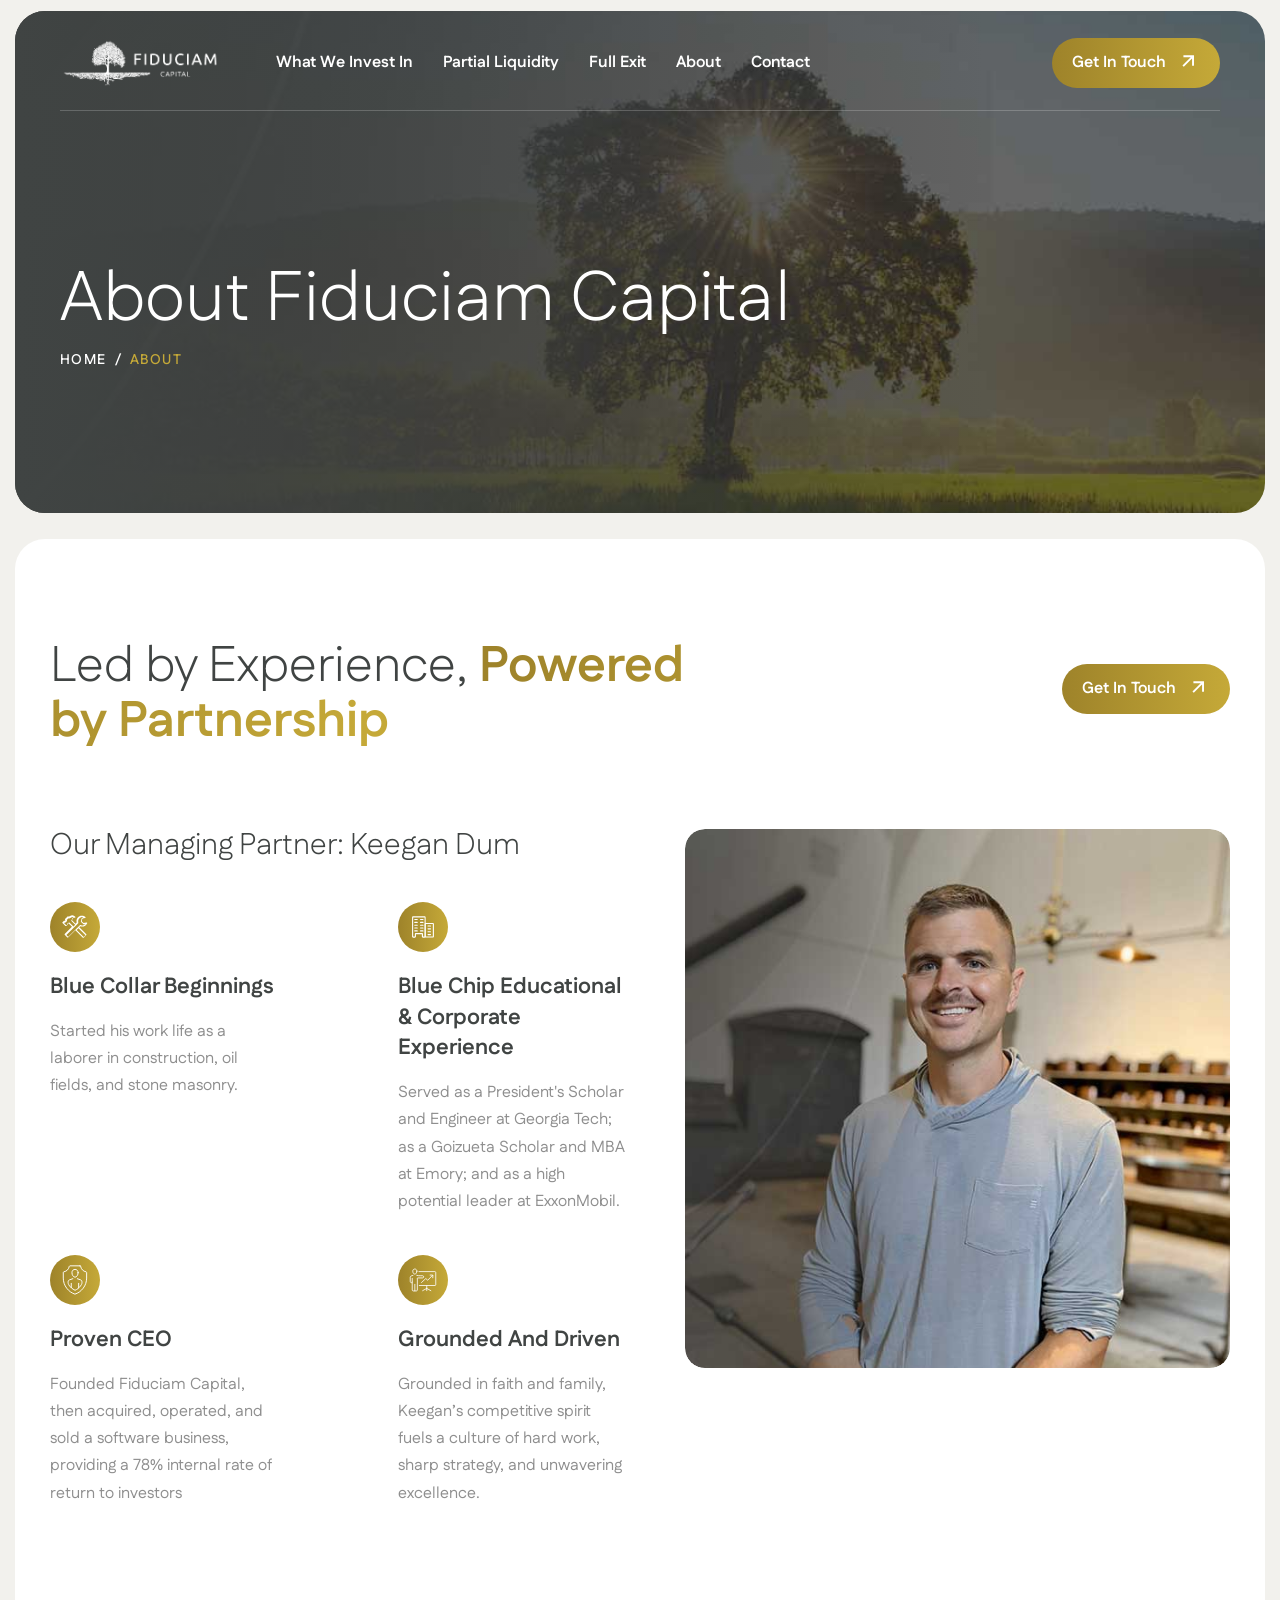
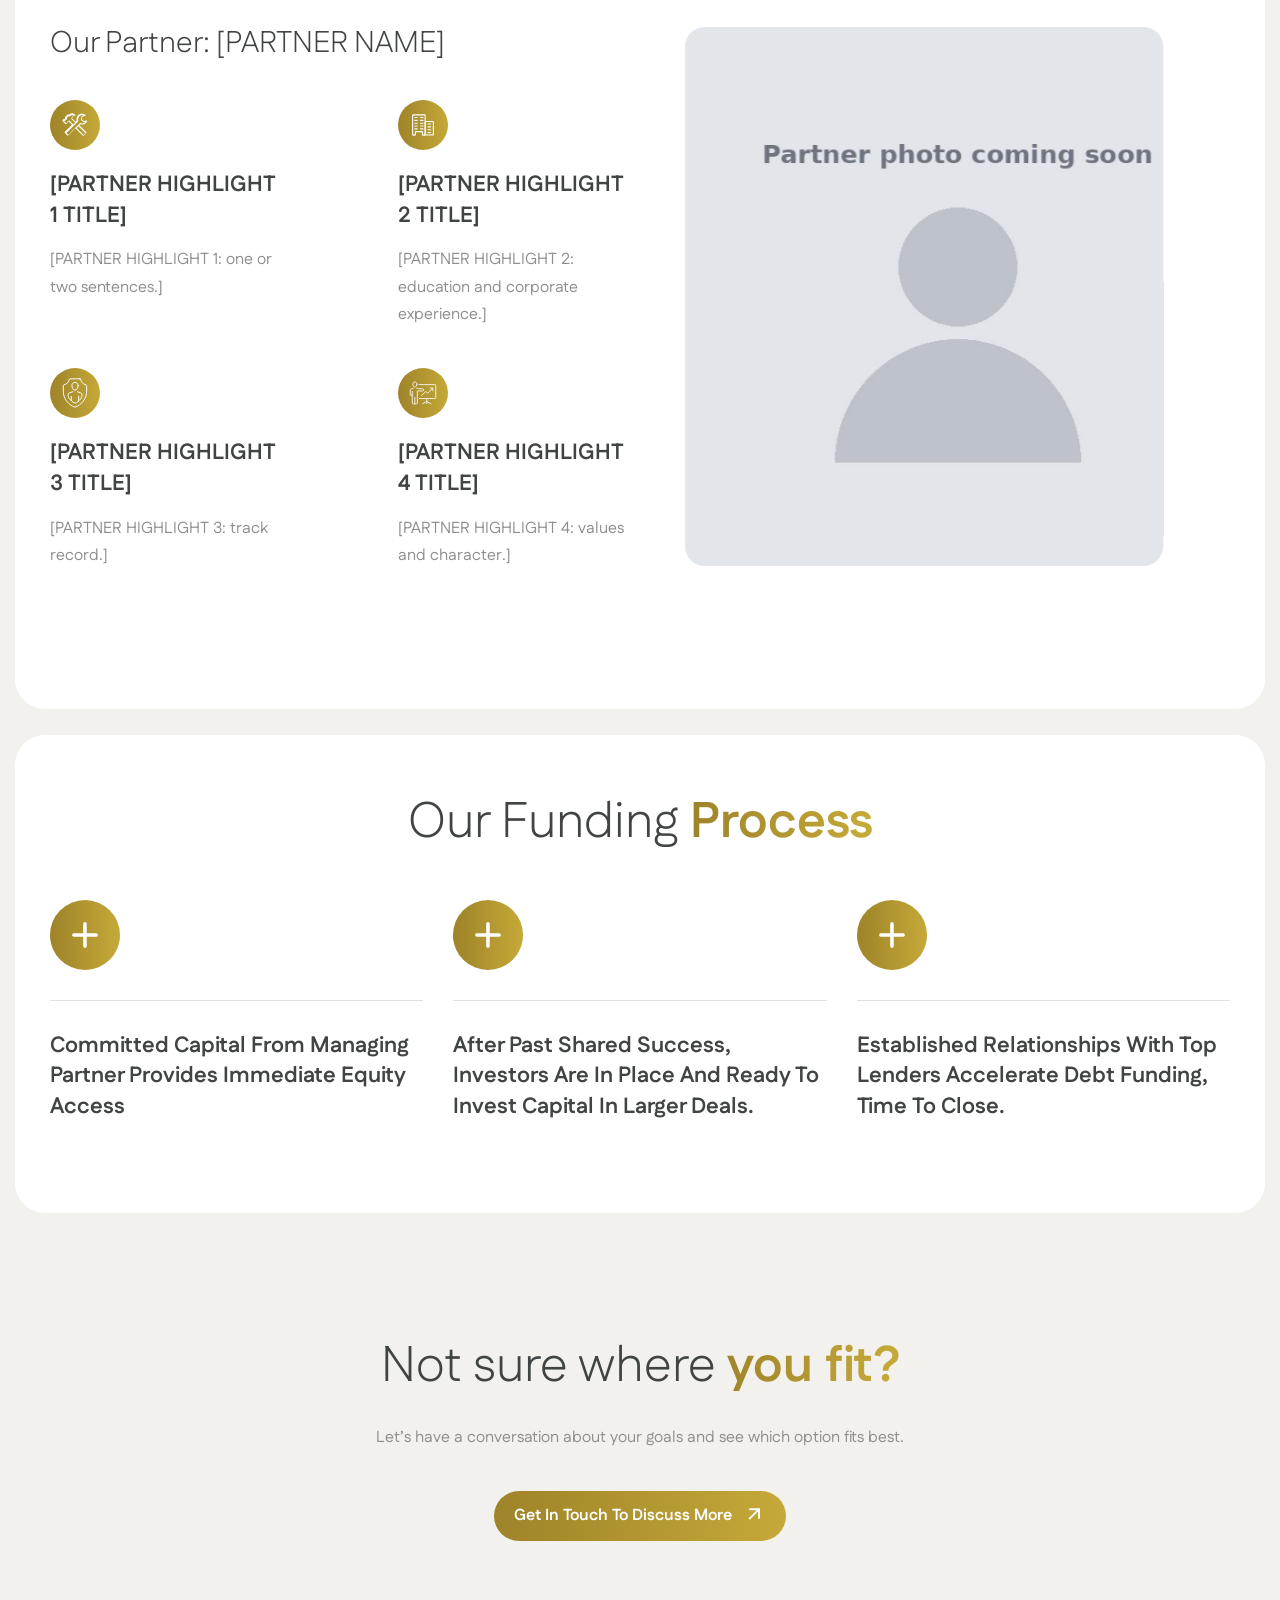
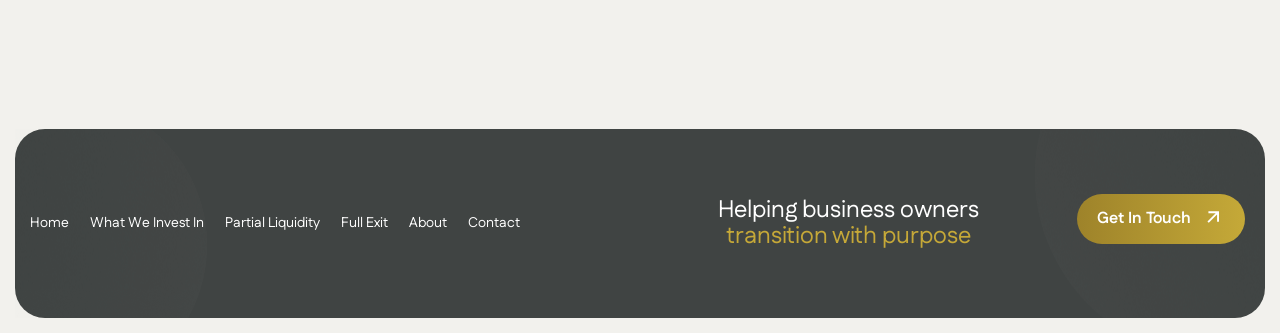
==== about/index.html @ f4bbca6c "Fiduciam Capital site: mirror of fiduciamcapital.com + partner placeholder on About Static copy of t" ====
<!DOCTYPE html>
<html lang="zxx">
<head>
	<!-- Meta -->
	<meta charset="utf-8">
	<meta http-equiv="X-UA-Compatible" content="IE=edge">
	<meta name="viewport" content="width=device-width, initial-scale=1.0, maximum-scale=1">
	<meta name="description" content="">
	<meta name="keywords" content="">
	<meta name="author" content="Awaiken">
	<!-- Page Title -->
    <title>Fiduciam Capital | About </title>
	<!-- Favicon Icon -->
	<link rel="shortcut icon" type="image/x-icon" href="../images/favicon.png">
	<!-- Google Fonts Css-->
	<link rel="preconnect" href="https://fonts.googleapis.com">
    <link rel="preconnect" href="https://fonts.gstatic.com" crossorigin>
    <link href="https://fonts.googleapis.com/css2?family=Fustat:wght@200..800&display=swap" rel="stylesheet">
	<!-- Bootstrap Css -->
	<link href="../css/bootstrap.min.css" rel="stylesheet" media="screen">
	<!-- SlickNav Css -->
	<link href="../css/slicknav.min.css" rel="stylesheet">
	<!-- Swiper Css -->
	<link rel="stylesheet" href="../css/swiper-bundle.min.css">
	<!-- Font Awesome Icon Css-->
	<link href="../css/all.css" rel="stylesheet" media="screen">
	<!-- Animated Css -->
	<link href="../css/animate.css" rel="stylesheet">
    <!-- Magnific Popup Core Css File -->
	<link rel="stylesheet" href="../css/magnific-popup.css">
	<!-- Mouse Cursor Css File -->
	<link rel="stylesheet" href="../css/mousecursor.css">
	<!-- Main Custom Css -->
	<link href="../css/custom.css" rel="stylesheet" media="screen">
</head>
<body>

    <!-- Preloader Start -->
	<div class="preloader">
		<div class="loading-container">
			<div class="loading"></div>			<div id="loading-icon"><img src="../images/loader.png" alt=""></div>
</div>
	</div>
	<!-- Preloader End -->

   <!-- Header Start -->
	<header class="main-header">
		<div class="header-sticky">
			<nav class="navbar navbar-expand-lg">
				<div class="container-fluid">
					<!-- Logo Start -->
                    <div style="">
					<a class="navbar-brand" href="../">
						<img src="../images/logo-fd.png" alt="Logo" style="max-width:100%; height:50px;">
					</a>
                    </div>
					<!-- Logo End -->

					<!-- Main Menu Start -->
					<div class="collapse navbar-collapse main-menu">
                        <div class="nav-menu-wrapper">
                            <ul class="navbar-nav mr-auto" id="menu">
                                <!--<li class="nav-item submenu"><a class="nav-link" href="what-we-invest-in.html">What We Invest In</a>
                                 <ul>
                                        <li class="nav-item"><a class="nav-link" href="index.html">Home - Image</a></li>
                                        <li class="nav-item"><a class="nav-link" href="index-video.html">Home - Video</a></li>
                                        <li class="nav-item"><a class="nav-link" href="index-slider.html">Home - Slider</a></li>
                                    </ul>
                                </li>-->  
                                <li class="nav-item"><a class="nav-link" href="../what-we-invest-in/">What We Invest In</a></li>
                                <li class="nav-item"><a class="nav-link" href="../partial-liquidity/">Partial Liquidity</a></li>
                                <li class="nav-item"><a class="nav-link" href="../full-exit/">Full Exit</a></li>
                                <li class="nav-item"><a class="nav-link" href="../about/">About</a></li>
                                <li class="nav-item"><a class="nav-link" href="../contact/">Contact</a></li>         
                                
                            </ul>
                        </div>
                        <!-- Header Btn Start -->
                        <div class="header-btn d-inline-flex">
                            <!--<a href="tel:+789859664" class="btn-phone"><i class="fa-solid fa-phone-volume"></i>+01 789 859 664</a>-->
                            <a href="../contact/" class="btn-default">get in touch</a>
                        </div>
                        <!-- Header Btn End -->
					</div>
					<!-- Main Menu End -->
					<div class="navbar-toggle"></div>
				</div>
			</nav>
			<div class="responsive-menu"></div>
		</div>
	</header>
	<!-- Header End -->

    <!-- Page Header Start -->
	<div class="page-header bg-section parallaxie" style="background: url('../images/page-header-bg-about.jpg') no-repeat;">
        <!-- Page Header Box Start -->
        <div class="page-header-box">
            <div class="container-fluid">
                <div class="row">
                    <div class="col-lg-12">
                        <!-- Page Header Content Start -->
                        <div class="page-header-content">
                            <h1 class="wow fadeInUp">About Fiduciam Capital <span></span></h1>
                            <nav class="wow fadeInUp" data-wow-delay="0.25s">
                                <ol class="breadcrumb">
                                    <li class="breadcrumb-item"><a href="./">home</a></li>
                                    <li class="breadcrumb-item active" aria-current="page">about</li>
                                </ol>
                            </nav>
                        </div>
                        <!-- Page Header Content End -->
                    </div>
                </div>
            </div>
        </div>	
        <!-- Page Header Box End -->	
	</div>
	<!-- Page Header End -->

    <!-- About Us Section Start -->
<br>
    
    <!-- Our Approach Start -->
    <div class="our-approach bg-section" style="padding:100px 20px;">
        <div class="container">
            <div class="row section-row align-items-center">
                <div class="col-lg-7">
                    <!-- Section Title Start -->
                    <div class="section-title">
                        <h2 class="wow fadeInUp" data-wow-delay="0.25s">Led by Experience, <span>Powered by Partnership</span></h2>

                    </div>
                    <!-- Section Title End -->
                </div>

                <div class="col-lg-5">
                    
                    <!-- Section Btn Start -->
                    <div class="section-btn wow fadeInUp" data-wow-delay="0.5s">
                        <a href="../contact/" class="btn-default">Get In Touch</a>
                    </div>
                    <!-- Section Btn End -->
                </div>
            </div>

            <div class="row"><!--align-items-center!-->
                <div class="col-lg-6">
                    <div class="section-title">
                    <h2 class="wow fadeInUp" style="margin-bottom:30px; font-size:30px;">Our Managing Partner:  Keegan Dum</h2>
                    </div>
                    <!-- Our Approach Content Start -->
                    <div class="our-approach-content">
                        
                        <!-- Mission Vision Item Start -->
                        <div class="mission-vision-list">
                            <div class="row">
                                <div class="col-md-6 col-12">
                                    <!-- Mission Vision Item Start -->
                                    <div class="mission-vision-item wow fadeInUp" data-wow-delay="0.2s">
                                        <div class="icon-box">
                                                <img src="../images/icon-61.svg" alt="" style="max-width:40px;">
                                        </div>

                                        <div class="mission-vision-content">
                                            <h3>Blue Collar Beginnings</h3>
                                            <p>Started his work life as a laborer in construction, oil fields, and stone masonry.

                                        </p>
                                        </div>
                                    </div>
                                    <!-- Mission Vision Item End -->
                                </div>

                                <div class="col-md-6 col-12">
                                    <!-- Mission Vision Item Start -->
                                    <div class="mission-vision-item wow fadeInUp" data-wow-delay="0.4s">
                                        <div class="icon-box">
                                                <img src="../images/icon-62.svg" alt="" style="max-width:40px;">
                                        </div>

                                        <div class="mission-vision-content">
                                            <h3>Blue Chip Educational &amp; Corporate Experience</h3>
                                            <p>Served as a President's Scholar and Engineer at Georgia Tech; as a Goizueta Scholar and MBA at Emory; and as a high potential leader at ExxonMobil.</p>
                                        </div>
                                    </div>
                                    <!-- Mission Vision Item End -->
                                </div>
                                
                                <div class="col-md-6 col-12">
                                    <!-- Mission Vision Item Start -->
                                    <div class="mission-vision-item wow fadeInUp" data-wow-delay="0.4s">
                                        <div class="icon-box">
                                                <img src="../images/icon-63.svg" alt="" style="max-width:40px;">
                                        </div>

                                        <div class="mission-vision-content">
                                            <h3>Proven CEO</h3>
                                            <p>Founded Fiduciam Capital, then acquired, operated, and sold a software business, providing a 78% internal rate of return to investors</p>
                                        </div>
                                    </div>
                                    <!-- Mission Vision Item End -->
                                </div>
                                
                                <div class="col-md-6 col-12">
                                    <!-- Mission Vision Item Start -->
                                    <div class="mission-vision-item wow fadeInUp" data-wow-delay="0.4s">
                                        <div class="icon-box">
                                                <img src="../images/icon-64.svg" alt="" style="max-width:40px;">
                                        </div>

                                        <div class="mission-vision-content">
                                            <h3>Grounded and Driven</h3>
                                            <p>Grounded in faith and family, Keegan’s competitive spirit fuels a culture of hard work, sharp strategy, and unwavering excellence.</p>
                                        </div>
                                    </div>
                                    <!-- Mission Vision Item End -->
                                </div>

                            
                            </div>
                        </div>
                        <!-- Mission Vision Item End -->

                        <!-- Our Approch Content Footer End -->
                    </div>
                    <!-- Our Approach Content End -->
                </div>

                <div class="col-lg-6">
                    <!-- Our Approach Image Start -->
                    <div class="our-approach-image">
                        <figure class="image-anime reveal">
                            <img src="../images/fd-about-img.jpg" alt="">
                        </figure>
                    </div>
                    <!-- Our Approach Image End -->
                </div>
            </div>

            <!-- Partner Start (PLACEHOLDER: replace every [PARTNER ...] value) -->
            <div class="row" style="margin-top:80px;"><!--align-items-center!-->
                <div class="col-lg-6">
                    <div class="section-title">
                    <h2 class="wow fadeInUp" style="margin-bottom:30px; font-size:30px;">Our Partner:  [PARTNER NAME]</h2>
                    </div>
                    <!-- Our Approach Content Start -->
                    <div class="our-approach-content">
                        
                        <!-- Mission Vision Item Start -->
                        <div class="mission-vision-list">
                            <div class="row">
                                <div class="col-md-6 col-12">
                                    <!-- Mission Vision Item Start -->
                                    <div class="mission-vision-item wow fadeInUp" data-wow-delay="0.2s">
                                        <div class="icon-box">
                                                <img src="../images/icon-61.svg" alt="" style="max-width:40px;">
                                        </div>

                                        <div class="mission-vision-content">
                                            <h3>[PARTNER HIGHLIGHT 1 TITLE]</h3>
                                            <p>[PARTNER HIGHLIGHT 1: one or two sentences.]

                                        </p>
                                        </div>
                                    </div>
                                    <!-- Mission Vision Item End -->
                                </div>

                                <div class="col-md-6 col-12">
                                    <!-- Mission Vision Item Start -->
                                    <div class="mission-vision-item wow fadeInUp" data-wow-delay="0.4s">
                                        <div class="icon-box">
                                                <img src="../images/icon-62.svg" alt="" style="max-width:40px;">
                                        </div>

                                        <div class="mission-vision-content">
                                            <h3>[PARTNER HIGHLIGHT 2 TITLE]</h3>
                                            <p>[PARTNER HIGHLIGHT 2: education and corporate experience.]</p>
                                        </div>
                                    </div>
                                    <!-- Mission Vision Item End -->
                                </div>
                                
                                <div class="col-md-6 col-12">
                                    <!-- Mission Vision Item Start -->
                                    <div class="mission-vision-item wow fadeInUp" data-wow-delay="0.4s">
                                        <div class="icon-box">
                                                <img src="../images/icon-63.svg" alt="" style="max-width:40px;">
                                        </div>

                                        <div class="mission-vision-content">
                                            <h3>[PARTNER HIGHLIGHT 3 TITLE]</h3>
                                            <p>[PARTNER HIGHLIGHT 3: track record.]</p>
                                        </div>
                                    </div>
                                    <!-- Mission Vision Item End -->
                                </div>
                                
                                <div class="col-md-6 col-12">
                                    <!-- Mission Vision Item Start -->
                                    <div class="mission-vision-item wow fadeInUp" data-wow-delay="0.4s">
                                        <div class="icon-box">
                                                <img src="../images/icon-64.svg" alt="" style="max-width:40px;">
                                        </div>

                                        <div class="mission-vision-content">
                                            <h3>[PARTNER HIGHLIGHT 4 TITLE]</h3>
                                            <p>[PARTNER HIGHLIGHT 4: values and character.]</p>
                                        </div>
                                    </div>
                                    <!-- Mission Vision Item End -->
                                </div>

                            
                            </div>
                        </div>
                        <!-- Mission Vision Item End -->

                        <!-- Our Approch Content Footer End -->
                    </div>
                    <!-- Our Approach Content End -->
                </div>

                <div class="col-lg-6">
                    <!-- Our Approach Image Start -->
                    <div class="our-approach-image">
                        <figure class="image-anime reveal">
                            <img src="../images/partner-placeholder.jpg" alt="[PARTNER NAME]">
                        </figure>
                    </div>
                    <!-- Our Approach Image End -->
                </div>
            </div>
            <!-- Partner End -->
        </div>
    </div>
    <!-- Our Approach End -->
    
    <br>
    <!--here!-->
<div class="our-approach bg-section" style="padding:60px 20px 40px;">
        <div class="container">
            <div class="row section-row align-items-center" style="margin-bottom:20px;">
                <div class="col-lg-12">
                    <!-- Section Title Start -->
                    <div class="section-title">
                        <h2 class="wow fadeInUp" data-wow-delay="0.25s" style="text-align: center;">Our Funding <span>Process</span></h2>

                    </div>
                    <!-- Section Title End -->
                </div>
            </div>

            <div class="row"><!--align-items-center!-->
                <div class="col-lg-12">
                    <!-- Our Approach Content Start -->
                    <div class="our-approach-content">
                        
                        <!-- Mission Vision Item Start -->
                        <div class="business-process-steps">
                                <div class="row">
                                    <div class="col-lg-4 col-md-6">
                                        <!-- How Work Item Start -->
                                        <div class="how-work-item wow fadeInUp">
                                            <div class="icon-box">
                                                <img src="../images/icon-60.svg" alt="">
                                            </div>

                                            <div class="how-work-content">
                                                <h3>Committed capital from Managing Partner provides immediate equity access</h3>
                                            </div>
                                        </div>
                                        <!-- How Work Item End -->
                                    </div>

                                    <div class="col-lg-4 col-md-6">
                                        <!-- How Work Item Start -->
                                        <div class="how-work-item wow fadeInUp" data-wow-delay="0.2s">
                                            <div class="icon-box">
                                                <img src="../images/icon-60.svg" alt="">
                                            </div>
                                            
                                            <div class="how-work-content">
                                                <h3>After past shared success, Investors are in place and ready to invest capital in larger deals.</h3>
                                            </div>
                                        </div>
                                        <!-- How Work Item End -->
                                    </div>

                                    <div class="col-lg-4 col-md-6">
                                        <!-- How Work Item Start -->
                                        <div class="how-work-item wow fadeInUp" data-wow-delay="0.4s">
                                            <div class="icon-box">
                                                <img src="../images/icon-60.svg" alt="">
                                            </div>
                                            
                                            <div class="how-work-content">
                                                <h3>Established relationships with top lenders accelerate debt funding, time to close.</h3>
                                            </div>
                                        </div>
                                        <!-- How Work Item End -->
                                    </div>
                                    
                                </div>
                            </div>
                        <!-- Mission Vision Item End -->

                        <!-- Our Approch Content Footer End -->
                    </div>
                    <!-- Our Approach Content End -->
                </div>

            </div>
        </div>
    </div>
    
<br>
    
<!-- Our Potential Start -->
    <div class="our-potential">
        <div class="container">
            <div class="row" style="margin:auto; text-align: center;">
                <div class="col-lg-7"  style="margin:auto;">
                    <!-- Our Potential Content Start -->
                    <div class="our-potential-content">
                        <!-- Section Title Start -->
                        <div class="section-title">
                            <h2 class="wow fadeInUp" data-wow-delay="0.25s">Not sure where<span> you fit?</span></h2>
                            <p class="wow fadeInUp" data-wow-delay="0.5s">Let’s have a conversation about your goals and see which option fits best.

</p>
                        </div>
                       <div class="company-growth-btn wow fadeInUp" data-wow-delay="0.75s">
                            <a href="../contact/" class="btn-default">Get In Touch To Discuss more</a>
                        </div>
                        <!-- Section Title End -->

                        <!-- Our Potential Body End -->
                    </div>
                    <!-- Our Potential Content End -->
                </div>
            </div>
        </div>
    </div>
    <!-- Our Potential End -->


   <!-- Footer Start -->
    <footer class="main-footer bg-section" style="padding:0px !important;">
        <div class="container">
        
            <!-- Footer Copyright Section Start -->
            <div class="footer-copyright" style="border-top:0px solid transparent !important;">
                <div class="row align-items-center">
                    <div class="col-lg-6 col-md-6">
                        <!-- Footer Menu Start -->
                        <div class="footer-menu">
                            <ul style="font-size:14px;">                            
                                <li style="margin-right:18px;"><a href="../">Home</a></li>
                                <li style="margin-right:18px;"><a href="../what-we-invest-in/">What we Invest In</a></li>
                                <li style="margin-right:18px;"><a href="../partial-liquidity/">Partial Liquidity</a></li>
                                <li style="margin-right:18px;"><a href="../full-exit/">Full Exit</a></li>
                                <li style="margin-right:18px;"><a href="../about/">About</a></li>
                                <li style="margin-right:18px;"><a href="../contact/">Contact</a></li>

                            </ul>
                        </div>
                        <!-- Footer Menu End -->
                    </div>
                    
                <div class="col-lg-4 col-md-3" style="margin:auto; text-align: center;">
                    <!-- Footer Contact Information Start -->
                                <div style="color:white; font-size:24px;">Helping business owners <br><span style="color:#c5a838;">transition with purpose</span></div>
                    <!-- Footer Social Link End -->
                </div>
                    
                <div class="col-lg-2 col-md-3"  style="margin:25px auto; text-align: center;">
                    <!-- Footer Contact Information Start -->
                            <a href="../contact/" class="btn-default">get in touch</a>
                    <!-- Footer Social Link End -->
                </div>

                </div>
            </div>
            <!-- Footer Copyright Section End -->
        </div>
    </footer>
    <!-- Footer End -->
    
    <!-- Jquery Library File -->
    <script src="../js/jquery-3.7.1.min.js"></script>
    <!-- Bootstrap js file -->
    <script src="../js/bootstrap.min.js"></script>
    <!-- Validator js file -->
    <script src="../js/validator.min.js"></script>
    <!-- SlickNav js file -->
    <script src="../js/jquery.slicknav.js"></script>
    <!-- Swiper js file -->
    <script src="../js/swiper-bundle.min.js"></script>
    <!-- Counter js file -->
    <script src="../js/jquery.waypoints.min.js"></script>
    <script src="../js/jquery.counterup.min.js"></script>
    <!-- Magnific js file -->
    <script src="../js/jquery.magnific-popup.min.js"></script>
    <!-- SmoothScroll -->
    <script src="../js/SmoothScroll.js"></script>
    <!-- Parallax js -->
    <script src="../js/parallaxie.js"></script>
    <!-- MagicCursor js file -->
    <script src="../js/gsap.min.js"></script>
    <script src="../js/magiccursor.js"></script>
    <!-- Text Effect js file -->
    <script src="../js/SplitText.js"></script>
    <script src="../js/ScrollTrigger.min.js"></script>
    <!-- YTPlayer js File -->
    <script src="../js/jquery.mb.YTPlayer.min.js"></script>
    <!-- Wow js file -->
    <script src="../js/wow.js"></script>
    <!-- Main Custom js file -->
    <script src="../js/function.js"></script>
</body>
</html>
---- css/mousecursor.css ----
/*! normalize.css v7.0.0 | MIT License | github.com/necolas/normalize.css */
.cb-cursor {
	position: fixed;
	top: 0;
	left: 0;
	z-index: 150;
	contain: layout style size;
	pointer-events: none;
	will-change: transform;
	-webkit-transition: opacity 0.3s, color 0.4s;
	-o-transition: opacity 0.3s, color 0.4s;
	-moz-transition: opacity 0.3s, color 0.4s;
	transition: opacity 0.3s, color 0.4s;
}

.cb-cursor:before {
	content: "";
	position: absolute;
	top: -24px;
	left: -24px;
	display: block;
	width: 48px;
	height: 48px;
	-webkit-transform: scale(0);
	-moz-transform: scale(0);
	-ms-transform: scale(0);
	-o-transform: scale(0);
	transform: scale(0);
	-webkit-border-radius: 50%;
	-moz-border-radius: 50%;
	border-radius: 50%;
	-webkit-transition: opacity 0.1s, -webkit-transform 0.3s ease-in-out;
	transition: opacity 0.1s, -webkit-transform 0.3s ease-in-out;
	-o-transition: opacity 0.1s, -o-transform 0.3s ease-in-out;
	-moz-transition: transform 0.3s ease-in-out, opacity 0.1s, -moz-transform 0.3s ease-in-out;
	transition: transform 0.3s ease-in-out, opacity 0.1s;
	transition: transform 0.3s ease-in-out, opacity 0.1s, -webkit-transform 0.3s ease-in-out, -moz-transform 0.3s ease-in-out, -o-transform 0.3s ease-in-out;
}

.cb-cursor-text {
	position: absolute;
	top: -18px;
	left: -18px;
	width: 36px;
	height: 36px;
	display: -webkit-box;
	display: -webkit-flex;
	display: -moz-box;
	display: -ms-flexbox;
	display: flex;
	-webkit-box-align: center;
	-webkit-align-items: center;
	-moz-box-align: center;
	-ms-flex-align: center;
	align-items: center;
	-webkit-box-pack: center;
	-webkit-justify-content: center;
	-moz-box-pack: center;
	-ms-flex-pack: center;
	justify-content: center;
	-webkit-transform: scale(0) rotate(10deg);
	-moz-transform: scale(0) rotate(10deg);
	-ms-transform: scale(0) rotate(10deg);
	-o-transform: scale(0) rotate(10deg);
	transform: scale(0) rotate(10deg);
	opacity: 0;
	color: white;
	font-size: 16px;
	line-height: 20px;
	text-align: center;
	letter-spacing: -0.01em;
	-webkit-transition: opacity 0.4s, -webkit-transform 0.3s;
	transition: opacity 0.4s, -webkit-transform 0.3s;
	-o-transition: opacity 0.4s, -o-transform 0.3s;
	-moz-transition: opacity 0.4s, transform 0.3s, -moz-transform 0.3s;
	transition: opacity 0.4s, transform 0.3s;
	transition: opacity 0.4s, transform 0.3s, -webkit-transform 0.3s, -moz-transform 0.3s, -o-transform 0.3s;
}

@supports (mix-blend-mode: exclusion) {
	.cb-cursor.-exclusion, .cb-cursor.-opaque {
		mix-blend-mode: exclusion;
	}
}

@supports (mix-blend-mode: exclusion) {
	.cb-cursor.-exclusion:before, .cb-cursor.-opaque:before {
		background: white;
	}
}

.cb-cursor.-normal, .cb-cursor.-text {
	mix-blend-mode: normal;
}

.cb-cursor.-normal:before, .cb-cursor.-text:before {
	background: currentColor;
}

.cb-cursor.-inverse {
	color: white;
}

.cb-cursor.-visible:before {
	-webkit-transform: scale(0.2);
	-moz-transform: scale(0.2);
	-ms-transform: scale(0.2);
	-o-transform: scale(0.2);
	transform: scale(0.2);
}

.cb-cursor.-visible.-active:before {
	-webkit-transform: scale(0.23);
	-moz-transform: scale(0.23);
	-ms-transform: scale(0.23);
	-o-transform: scale(0.23);
	transform: scale(0.23);
	-webkit-transition-duration: 0.2s;
	-moz-transition-duration: 0.2s;
	-o-transition-duration: 0.2s;
	transition-duration: 0.2s;
}

.cb-cursor.-pointer:before {
	-webkit-transform: scale(0);
	-moz-transform: scale(0);
	-ms-transform: scale(0);
	-o-transform: scale(0);
	transform: scale(0);
}

.cb-cursor.-text:before {
	background: #000;
	opacity: 0.80;
	backdrop-filter: blur(10);
	-webkit-transform: scale(1.7);
	-moz-transform: scale(1.7);
	-ms-transform: scale(1.7);
	-o-transform: scale(1.7);
	transform: scale(1.7);
}

.cb-cursor.-text .cb-cursor-text {
	opacity: 1;
	-webkit-transform: scale(1);
	-moz-transform: scale(1);
	-ms-transform: scale(1);
	-o-transform: scale(1);
	transform: scale(1);
}

.cb-cursor.-text.-active:before {
	-webkit-transform: scale(1.6);
	-moz-transform: scale(1.6);
	-ms-transform: scale(1.6);
	-o-transform: scale(1.6);
	transform: scale(1.6);
	-webkit-transition-duration: 0.2s;
	-moz-transition-duration: 0.2s;
	-o-transition-duration: 0.2s;
	transition-duration: 0.2s;
}

.cb-cursor.-opaque:before {
	-webkit-transform: scale(1.32);
	-moz-transform: scale(1.32);
	-ms-transform: scale(1.32);
	-o-transform: scale(1.32);
	transform: scale(1.32);
}

.cb-cursor.-opaque.-active:before {
	-webkit-transform: scale(1.2);
	-moz-transform: scale(1.2);
	-ms-transform: scale(1.2);
	-o-transform: scale(1.2);
	transform: scale(1.2);
}

.cb-cursor.-lg:before {
	-webkit-transform: scale(2);
	-moz-transform: scale(2);
	-ms-transform: scale(2);
	-o-transform: scale(2);
	transform: scale(2);
}

.cb-cursor.-hidden:before {
	-webkit-transform: scale(0);
	-moz-transform: scale(0);
	-ms-transform: scale(0);
	-o-transform: scale(0);
	transform: scale(0);
}

.-color-red {
	color: red;
}

.-color-green {
	color: #51c67d;
}

.cb-demo {
	background: #fff;
}

.cb-demo-content {
	display: -webkit-box;
	display: -webkit-flex;
	display: -moz-box;
	display: -ms-flexbox;
	display: flex;
	-webkit-box-align: center;
	-webkit-align-items: center;
	-moz-box-align: center;
	-ms-flex-align: center;
	align-items: center;
	-webkit-box-pack: center;
	-webkit-justify-content: center;
	-moz-box-pack: center;
	-ms-flex-pack: center;
	justify-content: center;
	height: 100vh;
}

.cb-demo-container {
	padding: 0 20px;
}

@media (min-width: 1600px) {
	.cb-demo-container {
		padding: 0 120px;
	}
}

.cb-demo-row {
	display: -webkit-box;
	display: -webkit-flex;
	display: -moz-box;
	display: -ms-flexbox;
	display: flex;
	-webkit-box-pack: center;
	-webkit-justify-content: center;
	-moz-box-pack: center;
	-ms-flex-pack: center;
	justify-content: center;
	text-align: center;
	margin: 30px 0;
}

@media (min-width: 1600px) {
	.cb-demo-row {
		margin: 60px 0;
	}
}

.cb-demo-item {
	position: relative;
	-webkit-box-flex: 1;
	-webkit-flex: 1;
	-moz-box-flex: 1;
	-ms-flex: 1;
	flex: 1;
	padding: 50px 30px;
	margin: 0 20px;
	color: #000;
}

@media (min-width: 1600px) {
	.cb-demo-item {
		padding: 90px 30px;
		margin: 0 30px;
	}
}

.cb-demo-item-title {
	position: relative;
	margin: 0 0 25px 0;
	font-size: 30px;
	font-weight: bold;
}

.cb-demo-item-text {
	position: relative;
	max-width: 70%;
	margin: 0 auto;
	color: rgba(0, 0, 0, 0.5);
	font-size: 16px;
	font-weight: 300;
	line-height: 150%;
}

.cb-demo-item:before {
	content: "";
	display: block;
	position: absolute;
	top: 0;
	left: 0;
	right: 0;
	bottom: 0;
	-webkit-border-radius: 30px;
	-moz-border-radius: 30px;
	border-radius: 30px;
	background: #f8f8f8;
	-webkit-transition: -webkit-box-shadow 0.2s;
	transition: -webkit-box-shadow 0.2s;
	-o-transition: box-shadow 0.2s;
	-moz-transition: box-shadow 0.2s, -moz-box-shadow 0.2s;
	transition: box-shadow 0.2s;
	transition: box-shadow 0.2s, -webkit-box-shadow 0.2s, -moz-box-shadow 0.2s;
}
---- css/custom.css ----
/* ----------------------------------------------------------------------------------------
* Author        : Awaiken
* Template Name : Infine - Life and Business Coach HTML Template
* File          : CSS File
* Version       : 1.0
* ---------------------------------------------------------------------------------------- */
/* INDEX
----------------------------------------------------------------------------------------
01. Global Variables
02. General css
03. Header css
04. Hero css
05. About Us css
06. Our Services css
07. Our Potential Css
08. Our Pricing Css
09. Our Expertise Css
10. Intro Video Css
11. How We Work Css
12. Company Growth Css
13. Our FAQs Css
14. Our Testimonial css
15. Our Blog Css
16. Footer css
17. About Us Page css
18. Services Page css
19. Service Single css
20. Blog Archive css
21. Blog Single css
22. Team Page css
23. Team Single css
24. Pricing Page css
25. Testimonial Page css
26. Image Gallery css
27. Video Gallery css
28. FAQs Page css
29. Contact Us Page css
30. Book Appointment Page css
31. 404 Page css
32. Responsive css
-------------------------------------------------------------------------------------- */

/************************************/
/*** 	 01. Global Variables	  ***/
/************************************/	

:root{
	--primary-color			: #404443;
	--secondary-color		: #F2F1ED;
	--text-color			: #8F8F8F;
	--accent-color			: #c5a938;
	--dark-color		    : #9e832a;
	--white-color			: #FFFFFF;
	--divider-color			: #DFE1DE;
	--dark-divider-color	: #FFFFFF33;
	--error-color			: rgb(230, 87, 87);
	--default-font			: "Fustat", sans-serif;
}

/************************************/
/*** 	   02. General css		  ***/
/************************************/

body{
	font-family: var(--default-font);
	font-size: 16px;
	font-weight: 400;
	line-height: 1.6em;
	background: var(--secondary-color);
	color: var(--text-color);
}

p{
	line-height: 1.7em;
	margin-bottom: 1.6em;
}

h1,
h2,
h3,
h4,
h5,
h6{
	margin :0;
	font-weight: 700;
	line-height: 1.4em;
	color: var(--primary-color);
}

figure{
	margin: 0;
}

img{
	max-width: 100%;
}

a{
	text-decoration: none;
    color:#bd9c3d;
}

a:hover{
	text-decoration: none;
	outline: 0;
}

a:focus{
	text-decoration: none;
	outline: 0;
}

html,
body{
	width: 100%;
	overflow-x: clip;
}

.container{
	max-width: 1300px;
}

.container,
.container-fluid,
.container-lg,
.container-md,
.container-sm,
.container-xl,
.container-xxl{
    padding-right: 15px;
    padding-left: 15px;
}

.image-anime{
	position: relative;
	overflow: hidden;
}

.image-anime:after{
	content: "";
	position: absolute;
    width: 200%;
    height: 0%;
    left: 50%;
    top: 50%;
    background-color: rgba(255,255,255,.3);
    transform: translate(-50%,-50%) rotate(-45deg);
    z-index: 1;
}

.image-anime:hover:after{
    height: 250%;
    transition: all 600ms linear;
    background-color: transparent;
}

.reveal{
	position: relative;
    display: -webkit-inline-box;
    display: -ms-inline-flexbox;
    display: inline-flex;
    visibility: hidden;
    overflow: hidden;
}

.reveal img{
    height: 100%;
    width: 100%;
    -o-object-fit: cover;
    object-fit: cover;
    -webkit-transform-origin: left;
    transform-origin: left;
}

.row{
    margin-right: -15px;
    margin-left: -15px;
}

.row > *{
	padding-right: 15px;
	padding-left: 15px;
}

.row.no-gutters{
    margin-right: 0px;
    margin-left: 0px;
}

.row.no-gutters > *{
    padding-right: 0px;
    padding-left: 0px;
}

.btn-default{
	position: relative;
	display: inline-block;
    background-image: linear-gradient(to right, var(--dark-color) 0%, var(--accent-color) 50%, var(--dark-color) 100%);
    background-size: 200% auto;
    border-radius: 100px;
    color: var(--white-color);
    font-size: 16px;
    font-weight: 700;
	line-height: 1em;
    text-transform: capitalize;
    border: none;
    padding: 17px 54px 17px 20px;
    transition: all 0.4s ease-in-out;
	overflow: hidden;
	z-index: 0;
}

.btn-default:hover{
	background-position: right center;
}

.btn-default::before{
	content: '';
	position: absolute;
	top: -1px;
	bottom: 0;
	right: 0;
	width: 24px;
	height: 24px;
	background: url('../images/arrow-white.svg');
	background-repeat: no-repeat;
	background-position: center center;
	background-size: cover;
	transform: translate(-20px, 50%);
	transition: all 0.4s ease-in-out;
}

.btn-default:hover::before{
	transform: translate(-20px, 50%) rotate(45deg);
}

.btn-default.btn-highlighted{
	background: var(--white-color);
    color: var(--primary-color);
	transition: all 0.5s ease-in-out;
}

.btn-default.btn-highlighted:hover{
	background: transparent;
	color: var(--white-color);
}

.btn-default.btn-highlighted::before{
	background: url('../images/dark-arrow.svg');
}

.btn-default.btn-highlighted::after{
	content: '';
    display: block;
    position: absolute;
    top: 0;
    left: auto;
    right: 0;
    bottom: 0;
    width: 0;
    height: 106%;
    background: linear-gradient(263deg, var(--dark-color) 0.16%, var(--accent-color) 99.84%);
    border-radius: 100px;
    transition: 0.4s ease-in-out;
    z-index: -1;
}

.btn-default.btn-highlighted:hover:after{
    width: 100%;
    left: 0;
    right: auto;
}

.cb-cursor:before{
	background:linear-gradient(263deg, var(--accent-color) 0.16%, var(--dark-color) 99.84%);
}

.preloader{
	position: fixed;
	top: 0;
	left: 0;
	right: 0;
	bottom: 0;
	z-index: 1000;
	background: linear-gradient(263deg, var(--accent-color) 0.16%, var(--dark-color) 99.84%);
	display: flex;
	align-items: center;
	justify-content: center;
}

.loading-container,
.loading{
	height: 100px;
	position: relative;
	width: 100px;
	border-radius: 100%;
}

.loading-container{
	margin: 40px auto;
}

.loading{
	border: 1px solid transparent;
	border-color: transparent var(--white-color) transparent var(--white-color);
	animation: rotate-loading 1.5s linear 0s infinite normal;
	transform-origin: 50% 50%;
}

.loading-container:hover .loading,
.loading-container .loading{
	transition: all 0.5s ease-in-out;
}

#loading-icon{
	position: absolute;
	top: 50%;
	left: 50%;
	max-width: 66px;
	transform: translate(-50%, -50%);
}

@keyframes rotate-loading{
	0%{
		transform: rotate(0deg);
	}

	100%{
		transform: rotate(360deg);
	}
}

.bg-section{
	width: 100%;
	max-width: 1800px;
	margin: 0 auto;
	border-radius: 30px;
}

.section-row{
	margin-bottom: 80px;
}

.section-row .section-title{
	margin-bottom: 0;
}

.section-btn{
	text-align: end;
}

.section-title-content p{
	margin: 0;
} 

.section-title{
	margin-bottom: 40px;
}

.section-title h3{
	display: inline-block;
	font-size: 14px;
    font-weight: 600;
	line-height: 1.4em;
	letter-spacing: 0.1em;
    text-transform: uppercase;
    color: var(--primary-color);
	/*background: url('../images/icon-sub-heading.svg') no-repeat;*/
	background-position: left center;
	background-size: auto;
	padding-left: 24px;
    margin-bottom: 20px;
}

.section-title h1{
	font-size: 70px;
	font-weight: 300;
	line-height: 1.1em;
	color: var(--primary-color);
	margin-bottom: 0;
}

.section-title h2{
	font-size: 50px;
	font-weight: 300;
	line-height: 1.1em;
	color: var(--primary-color);
	margin-bottom: 0;
}

.section-title h1 span,
.section-title h2 span{
	font-weight: 700;
	background-image: linear-gradient(267.43deg, var(--accent-color) 4.95%, var(--dark-color) 97.92%);
    background-clip: text;
    -webkit-text-fill-color: transparent;
}

.section-title p{
	margin-top: 30px;
	margin-bottom: 0;
}

.help-block.with-errors ul{
	margin: 0;
	text-align: left;
}

.help-block.with-errors ul li{
	color: var(--error-color);
	font-size: 14px;
	font-weight: 500;
}

/************************************/
/**** 	   03. Header css		 ****/
/************************************/

header.main-header{
	position: relative;
	z-index: 100;
	margin-top: 50px;
	padding: 0 30px;
}

.main-header .container-fluid{
	position: relative;
	padding-bottom: 20px;
}

.main-header .container-fluid::before{
	content: '';
    display: block;
    position: absolute;
    bottom: 0;
    left: 15px;
    right: 0;
    border-bottom: 1px solid var(--dark-divider-color);
    width: calc(100% - 30px);
}

header.main-header .header-sticky{
	position: relative;
	top: 0;
	z-index: 100;
}

header.main-header .header-sticky.hide{
	transform: translateY(-100%);
	transition: transform 0.3s ease-in-out;
	border-radius: 0;
}

header.main-header .header-sticky.active{
	position: fixed;
	top: 0;
	left: 0;
	right: 0;
	border-radius: 0;
    transform: translateY(0);
	background: var(--primary-color);
	border-bottom: 1px solid var(--dark-divider-color);
}

header.main-header .header-sticky.active .container-fluid{
	padding-bottom: 0;
}

header.main-header .header-sticky.active .container-fluid::before{
	display: none;
}

.navbar{
	width: 100%;
	max-width: 1560px;
	margin: 0 auto;
	padding: 20px 0;
	align-items: center;
}

.navbar-brand{
	padding: 0;
	margin: 0;
}

.main-menu .nav-menu-wrapper{
	flex: 1;
	text-align: left;
	margin-left: 40px;
}

.main-menu .nav-menu-wrapper > ul{
	align-items: center;
	display: inline-flex;
}

.main-menu ul li{
	margin: 0;
	position: relative;
}

.main-menu ul li a{
	font-size: 16px;
	font-weight: 700;
	padding: 15px !important;
	color: var(--white-color);
	text-transform: capitalize;
	transition: all 0.3s ease-in-out;
}

.main-menu ul li.submenu > a:after{
	content: '\f107';
	font-family: 'FontAwesome';
	font-weight: 900;
	font-size: 14px;
	margin-left: 8px;
}

.main-menu ul li a:hover,
.main-menu ul li a:focus{
	color: var(--accent-color);
}

.main-menu ul ul{
	visibility: hidden;
	opacity: 0;
	transform: scaleY(0.8);
	transform-origin: top;
	padding: 0;
	margin: 0;
	list-style: none;
	width: 230px;
	border-radius: 20px;
	position: absolute;
	left: 0;
	top: 100%;
	background: linear-gradient(263deg, var(--accent-color) 0.16%, var(--dark-color) 99.84%);
	text-align: left;
	transition: all 0.3s ease-in-out;
}

.main-menu ul li.submenu:first-child ul{
    width: 230px;
}

.main-menu ul ul ul{
	left: 100%;
	top: 0;
	text-align: left;
}
.main-menu ul li:hover > ul{
	visibility: visible;
	opacity: 1;
	transform: scaleY(1);
    padding: 5px 0;
}

.main-menu ul li.submenu ul li.submenu > a:after{
    content: '\f105';
    float: right;
}

.main-menu ul ul li{
	margin: 0;
	padding: 0;
}

.main-menu ul ul li a{
	color: var(--white-color);
	padding: 8px 20px !important;
	transition: all 0.3s ease-in-out;
}

.main-menu ul li:hover > ul{
	visibility: visible;
	opacity: 1;
	transform: scaleY(1);
    padding: 5px 0;
}

.main-menu ul ul li a:hover,
.main-menu ul ul li a:focus{
	color: var(--primary-color);
	background-color: transparent;
	padding: 8px 20px 8px 23px !important;
}

.header-btn{
	align-items: center;
}

.btn-phone{
	font-size: 16px;
	font-weight: 700;
    line-height: normal;
	color: var(--white-color);
	margin-right: 25px;
	display: inline-flex;
	align-items: center;
	transition: all 0.4s ease-in-out;
}

.btn-phone:hover{
	color: var(--accent-color);
}

.btn-phone i{
	color: var(--white-color);
	font-size: 20px;
	margin-right: 15px;
	transition: all 0.4s ease-in-out;
}

.btn-phone:hover i{
	color: var(--accent-color);
}

.responsive-menu,
.navbar-toggle{
	display: none;
}

.responsive-menu{
	top: 0;
	position: relative;
}

.slicknav_btn{
	background: linear-gradient(263deg, var(--accent-color) 0.16%, var(--dark-color) 99.84%);
	padding: 0;
	display: flex;
	align-items: center;
	justify-content: center;
	width: 38px;
	height: 38px;
	margin: 0;
	border-radius: 6px;
}

.slicknav_icon .slicknav_icon-bar{
	display: block;
	width: 100%;
	height: 3px;
	width: 22px;
	background-color: var(--white-color);
	border-radius: 6px;
	margin: 4px auto !important;
	transition: all 0.1s ease-in-out;
}

.slicknav_icon .slicknav_icon-bar:first-child{
	margin-top: 0 !important;
}

.slicknav_icon .slicknav_icon-bar:last-child{
	margin-bottom: 0 !important;
}

.navbar-toggle a.slicknav_btn.slicknav_open .slicknav_icon span.slicknav_icon-bar:nth-child(1){
    transform: rotate(-45deg) translate(-5px, 5px);
}

.navbar-toggle a.slicknav_btn.slicknav_open .slicknav_icon span.slicknav_icon-bar:nth-child(2){
    opacity: 0;
}

.navbar-toggle a.slicknav_btn.slicknav_open .slicknav_icon span.slicknav_icon-bar:nth-child(3){
    transform: rotate(45deg) translate(-5px, -5px);
}

.slicknav_menu{
	position: absolute;
    width: 100%;
	padding: 0;
	background: linear-gradient(263deg, var(--accent-color) 0.16%, var(--dark-color) 99.84%);
}

.slicknav_menu ul{
	margin: 5px 0;
}

.slicknav_menu ul ul{
	margin: 0;
}

.slicknav_nav .slicknav_row,
.slicknav_nav li a{
	position: relative;
	font-size: 16px;
	font-weight: 700;
	text-transform: capitalize;
	padding: 10px 20px;
	color: var(--white-color);
	line-height: normal;
	margin: 0;
	border-radius: 0 !important;
	transition: all 0.3s ease-in-out;
}

.slicknav_nav a:hover,
.slicknav_nav a:focus,
.slicknav_nav .slicknav_row:hover{
	background-color: transparent;
	color: var(--primary-color);
}

.slicknav_menu ul ul li a{
    padding: 10px 20px 10px 30px;
}

.slicknav_arrow{
	font-size: 0 !important;
}

.slicknav_arrow:after{
	content: '\f107';
	font-family: 'FontAwesome';
	font-weight: 900;
	font-size: 12px;
	margin-left: 8px;
	color: var(--white-color);
	position: absolute;
	right: 15px;
    top: 15px;
	transition: all 0.3s ease-out;
}

.slicknav_open > a .slicknav_arrow:after{
    transform: rotate(-180deg);
	color: var(--primary-color);
}

/************************************/
/***        04. Hero css	      ***/
/************************************/

.hero{
	position: relative;
	background: url(../images/hero-bg.jpg);
	background-repeat: no-repeat;
	background-position: center center;
	background-size: cover;
	padding: 350px 30px 100px;
	margin-top: -120px;
	overflow: hidden;
}

.hero::before{
	content: '';
	display: block;
	position: absolute;
	top: 0;
	bottom: 0;
	left: 0;
	right: 0;
	background: linear-gradient(180deg, rgba(4, 42, 45, 0) 65.37%, var(--primary-color) 100.18%), linear-gradient(270deg, rgba(4, 42, 45, 0) 59.75%, var(--primary-color) 100%);
	width: 100%;
	height: 100%;
	z-index: 1;
}

.hero.hero-video .hero-bg-video{
	position: absolute;
	top: 0;
	right: 0;
	left: 0;
	bottom: 0;
	width: 100%;
	height: 100%;
}

.hero.hero-video .hero-bg-video video{
	width: 100%;
	height: 100%;
	object-fit: cover;
}

.hero.hero-slider-layout{
	background: none;
	padding: 0;
}

.hero.hero-slider-layout .hero-slide{
	position: relative;
    padding: 320px 30px 200px;
}

.hero.hero-slider-layout .hero-slide::before{
	content: '';
	display: block;
	position: absolute;
	top: 0;
	bottom: 0;
	left: 0;
	right: 0;
	background: linear-gradient(180deg, rgba(4, 42, 45, 0) 65.37%, var(--primary-color) 100.18%), linear-gradient(180deg, rgba(4, 42, 45, 0) 59.75%, var(--primary-color) 100%);
	width: 100%;
	height: 100%;
	z-index: 1;
}

.hero.hero-slider-layout .hero-slide .hero-slider-image{
	position: absolute;
	top: 0;
	right: 0;
	left: 0;
	bottom: 0;
}

.hero.hero-slider-layout .hero-slide .hero-slider-image img{
	width: 100%;
	height: 100%;
	object-fit: cover;
}

.hero.hero-slider-layout .hero-pagination{
	position: absolute;
    bottom: 50px;
	text-align: left;
	padding-left: calc(((100vw - 1560px) / 2) - 45px);
	z-index: 2;
}

.hero.hero-slider-layout .hero-pagination .swiper-pagination-bullet{
    width: 12px;
    height: 12px;
    background: var(--white-color);
    opacity: 1;
    transition: all 0.3s ease-in-out;
    margin: 0 5px;
}

.hero.hero-slider-layout .hero-pagination .swiper-pagination-bullet-active{
    background-color: var(--accent-color);
}

.hero-slide .hero-section{
	text-align: left;
}

.hero-section{
	position: relative;
	width: 100%;
	max-width: 1560px;
	margin: 0 auto;
	z-index: 2;
}

.hero-slide .hero-section .hero-content{
	width: 100%;
	max-width: 750px;
}

.hero-slide .hero-section .hero-content .section-title p{
	font-size: 18px;
	font-weight: 500;
	color: var(--white-color);
}

.hero-content .section-title h3,
.hero-content .section-title h1{
	color: var(--white-color);
}

.hero-btn .btn-default.btn-highlighted{
	margin-left: 40px;
}

.export-coaching-box{
	display: flex;
	flex-wrap: wrap;
	align-items: center;
	margin-top: 60px;
}

.export-coaching-step{
	position: relative;
	width: 20%;
	border-top: 2px solid var(--dark-divider-color);
	padding-top: 30px;
	padding-right: 100px;
	transition: all 0.5s ease-in-out;
}

.export-coaching-step::before{
	content: '';
    display: block;
    position: absolute;
    top: -2px;
	left: auto;
	right: 0;
    background: linear-gradient(to left, var(--accent-color) 0.16%, var(--dark-color) 99.84%);
	width: 0;
	height: 2px;
	transition: all 0.4s ease-in-out;
}

.export-coaching-step:hover:before{
	width: 100%;
	right: auto;
	left: 0;
}

.export-coaching-step .icon-box{
	margin-bottom: 20px;
}

.export-coaching-step .icon-box img{
	max-width: 30px;
}

.export-coaching-step-content p{
	color: var(--white-color);
	margin: 0;
}

/************************************/
/***       05. About Us css	      ***/
/************************************/

.about-us{
	padding: 100px 0;
}

.about-us-images{
    position: relative;
    padding: 0 70px 70px 80px;
}

.about-us-img-1 figure{
    display: block;
    mask-image: url(../images/about-image-bg-shape.svg);
    background-image: url(../images/about-image-bg-shape.svg);
    mask-size: cover;
    mask-position: center center;
    mask-repeat: no-repeat;
	border-radius: 30px;
    width: 100%;
    height: 100%;
}

.about-us-img-1 img{
    width: 100%;
	aspect-ratio: 1 / 1.26;
	object-fit: cover;
}

.about-us-img-2{
	position: absolute;
    bottom: 0;
    right: 35px;
	border-radius: 14px;
	overflow: hidden;
}

.about-us-img-2 figure{
	display: block;
}

.about-us-img-2 img{
	width: 100%;
	aspect-ratio: 1 / 1.04;
	object-fit: cover;
}

.about-experience-box{
	position: absolute;
	top: 0;
	left: 0;
	transform: translateY(70%);
	background: linear-gradient(263deg, var(--accent-color) 0.16%, var(--dark-color) 99.84%);
	border-radius: 10px;
	padding: 20px;
	max-width: 178px;
	animation: experiencemoveobject 2s infinite linear alternate;
}

@keyframes experiencemoveobject{
	50%{
		left: 30px;
	}
}

.about-experience-box .icon-box{
	margin-bottom: 10px;
}

.about-experience-box .icon-box img{
	max-width: 45px;
}

.about-experience-box .about-experience-content h3{
	font-size: 20px;
	font-weight: 600;
	color: var(--white-color);
}

.company-review{
	position: absolute;
    left: 0;
    bottom: 0;
    transform: rotate(-180deg) translate(-100%, 50%);
    writing-mode: vertical-rl;
}

.company-review h3{
	font-size: 16px;
	text-transform: uppercase;
	letter-spacing: 0.1em;
	color: var(--primary-color);
}

.about-us-list{
	margin-bottom: 40px;
}

.about-us-list ul{
	margin: 0;
	padding: 0;
	list-style: none;
}

.about-us-list ul li{
	position: relative;
	font-size: 20px;
	font-weight: 600;
	text-transform: capitalize;
    color: var(--primary-color);
	padding-left: 30px;
    margin-bottom: 20px;
}

.about-us-list ul li:last-child{
	margin-bottom: 0;
}

.about-us-list ul li::before{
	content: '\f00c';
    font-family: 'FontAwesome';
    position: absolute;
    top: 0;
    left: 0;
    font-size: 20px;
    background-image: linear-gradient(267.43deg, var(--accent-color) 4.95%, var(--dark-color) 97.92%);
    background-clip: text;
    -webkit-text-fill-color: transparent;
}

.about-us-body{
	border-bottom: 1px solid var(--divider-color);
	display: flex;
	flex-wrap: wrap;
	align-items: center;
	gap: 30px;
	margin-bottom: 40px;
	padding-bottom: 40px;
}

.about-comapny-client{
	width: calc(50% - 15px);
}

.company-client-images{
	margin-bottom: 10px;
}

.company-client-images .client-image{
    display: inline-block;
    margin-left: -18px;
    border: 1px solid var(--secondary-color);
    border-radius: 50%;
    overflow: hidden;
}

.company-client-images .client-image:first-child{
    margin: 0;
}

.company-client-images .client-image figure{
	display: block;
}

.company-client-images .client-image img{
    max-width: 50px;
}

.company-client-counter p{
	font-weight: 500;
	margin: 0;
}

.company-client-counter p span{
	color: var(--primary-color);
}

.about-company-result{
	width: calc(50% - 15px);
	display: flex;
	align-items: center;
}

.about-company-result .icon-box{
	width: 50px;
	height: 50px;
	background: linear-gradient(267.43deg, var(--accent-color) 4.95%, var(--dark-color) 97.92%);
	border-radius: 50%;
	display: flex;
	justify-content: center;
	align-items: center;
	margin-right: 20px;
}

.about-company-result .icon-box img{
	max-width: 30px;
}

.company-result-content{
	width: calc(100% - 70px);
}

.company-result-content h3{
	font-size: 20px;
	font-weight: 600;
	text-transform: capitalize;
	margin-bottom: 5px;
}

.company-result-content p{
	text-transform: capitalize;
	margin: 0;
}

/************************************/
/***      06. Our Services Css     ***/
/************************************/

.our-service{
	padding: 100px 0;
	background: var(--primary-color) url(https://fiduciamcapital.com/images/service-bg-circle.svg);
	background-repeat: no-repeat;
	background-position: left bottom;
	background-size: auto;
}

.service-content{
	position: sticky;
	top: 100px;
	margin-right: 30px;
}

.service-content .section-title h3,
.service-content .section-title h2,
.service-content .section-title p{
	color: var(--white-color);
}

.service-item-list{
	border-bottom: 1px solid var(--dark-divider-color);
	margin-bottom: 40px;
	padding-bottom: 40px;
	display: flex;
	flex-wrap: wrap;
	gap: 60px 30px;
}

.service-item{
	width: calc(50% - 15px);
}

.service-item .icon-box{
	background-image: linear-gradient(to right, var(--dark-color) 0%, var(--accent-color) 50%, var(--dark-color) 100%);
    background-size: 200% auto;
    border-radius: 50%;
	height: 70px;
	width: 70px;
	display: flex;
	align-items: center;
	justify-content: center;
	margin-bottom: 30px;
	transition: all 0.4s ease-in-out;
}

.service-item:hover .icon-box{
	background-position: right center;
}

.service-item .icon-box img{
	max-width: 35px;
}

.service-item-content h3{
	font-size: 22px;
	text-transform: capitalize;
	color: var(--white-color);
	margin-bottom: 10px;
}

.service-item-content p{
	color: var(--white-color);
	margin-bottom: 0;
}

.service-footer p{
	color: var(--white-color);
	margin-bottom: 0;
}

.service-footer p span{
	font-weight: 700;
	text-transform: capitalize;
	color: var(--white-color);
	background-image: linear-gradient(to right, var(--dark-color) 0%, var(--accent-color) 50%, var(--dark-color) 100%);
	border-radius: 100px;
    background-size: 200% auto;
	margin-right: 20px;
	padding: 2px 15px;
	transition: all 0.4s ease-in-out;
}

.service-footer p:hover span{
	background-position: right center;
}

.service-footer a{
	font-weight: 700;
	text-transform: capitalize;
	text-decoration: underline;
	color: var(--accent-color);
	transition: all 0.3s ease-in-out;
}

.service-footer a:hover{
	color: var(--dark-color);
}

/************************************/
/***     07. Our Potential Css    ***/
/************************************/

.our-potential{
	padding: 100px 0;
}

.our-potential-content{
	height: 100%;
}

.our-potential-counter{
	border-bottom: 1px solid var(--divider-color);
	padding-bottom: 40px;
	margin-bottom: 40px;
	display: flex;
	flex-wrap: wrap;
	gap: 30px;
}

.potential-counter-item{
	width: calc(50% - 15px);
	display: flex;
	align-items: center;
}

.potential-counter-item .counter-circle{
	border: 2px solid transparent;
	background: linear-gradient(263deg,var(--accent-color) 0.16%, var(--dark-color) 99.84%) border-box;
	border-radius: 50%;
	margin-right: 30px;
}

.potential-counter-item .counter-circle h2{
	font-size: 30px;
	background-color: var(--white-color);
	border: 10px solid var(--secondary-color);
	border-radius: 50%;
	width: 120px;
	height: 120px;
	display: flex;
	align-items: center;
	justify-content: center;
}

.potential-counter-content{
	width: calc(100% - 154px);
}

.potential-counter-content h3{
	font-size: 20px;
	font-weight: 600;
	text-transform: capitalize;
}

.potential-body-content{
	margin-bottom: 20px;
}

.potential-body-content h3{
	font-size: 20px;
	text-transform: capitalize;
	font-weight: 600;
	margin-bottom: 20px;
}

.potential-body-content p:last-child{
	margin-bottom: 0;
}

.potential-body-list ul{
	margin: 0;
	padding: 0;
	list-style: none;
}

.potential-body-list ul li{
	position: relative;
	text-transform: capitalize;
	padding-left: 30px;
    margin-bottom: 10px;
}

.potential-body-list ul li:last-child{
	margin-bottom: 0;
}

.potential-body-list ul li::before{
	content: '\f00c';
    font-family: 'FontAwesome';
    position: absolute;
    top: 0;
    left: 0;
    font-size: 20px;
    background-image: linear-gradient(267.43deg, var(--accent-color) 4.95%, var(--dark-color) 97.92%);
    background-clip: text;
    -webkit-text-fill-color: transparent;
}

.our-potential-img{
	border-radius: 20px;
	margin-left: 30px;
	height: 100%;
}

.our-potential-img figure{
	display: block;
	height: 100%;
}

.our-potential-img img{
	width: 100%;
	height: 100%;
    object-fit: cover;
    aspect-ratio: 1 / 1.22;
	border-radius: 20px;
}

/************************************/
/***      08. Our Pricing Css     ***/
/************************************/

.our-pricing{
	background: var(--white-color);
	padding: 100px 0;
}

.pricing-content{
	position: sticky;
	top: 100px;
	margin-right: 100px;
}

.pricing-box-list{
	display: flex;
	flex-wrap: wrap;
	gap: 30px;
}

.pricing-box{
	width: 100%;
	border: 1px solid var(--divider-color);
	border-radius: 20px;
	display: flex;
	flex-wrap: wrap;
	align-items: center;
	padding: 40px;
}

.pricing-box.highlighted-box{
	background: linear-gradient(263deg, var(--accent-color) 0.16%, var(--dark-color) 99.84%);
}

.pricing-box-content{
    width: calc(36% - 15px);
	text-align: center;
	border-right: 1px solid var(--divider-color);
	padding-right: 30px;
    margin-right: 30px;
}

.pricing-box.highlighted-box .pricing-box-content{
	border-color: var(--dark-divider-color);
}

.pricing-title p{
	text-transform: capitalize;
	color: var(--primary-color);
	margin-bottom: 10px;
}

.pricing-box.highlighted-box .pricing-title p{
	color: var(--white-color);
}

.pricing-title h2{
	font-size: 50px;
}

.pricing-box.highlighted-box .pricing-title h2{
	color: var(--white-color);
}

.pricing-title h2 sup{
	font-size: 30px;
}

.pricing-title h2 sub{
	font-size: 16px;
	font-weight: 400;
	color: var(--text-color);
	bottom: 0;
}

.pricing-box.highlighted-box .pricing-title h2 sub{
	color: var(--white-color);
}

.pricing-btn{
	margin-top: 20px;
}

.pricing-list{
	width: calc(64% - 15px);
}

.pricing-list ul{
	margin: 0;
	padding: 0;
	list-style: none;
	display: flex;
    flex-wrap: wrap;
	gap: 20px;
}

.pricing-list ul li{
	position: relative;
	width: calc(50% - 10px);
	text-transform: capitalize;
	padding-left: 25px;
}

.pricing-box.highlighted-box .pricing-list ul li{
	color: var(--white-color);
}

.pricing-list ul li::before{
	content: '\f00c';
    font-family: 'FontAwesome';
    position: absolute;
    top: 0;
    left: 0;
    font-size: 18px;
    background: linear-gradient(267.43deg, var(--accent-color) 4.95%, var(--dark-color) 97.92%);
    background-clip: text;
    -webkit-text-fill-color: transparent;
}

.pricing-box.highlighted-box .pricing-list ul li::before{
	background-image: none;
	background-color: var(--white-color);
}

.pricing-benefit-list{
	margin-top: 30px;
}

.pricing-benefit-list ul{
	list-style: none;
	margin: 0;
	padding: 0;
	display: flex;
	flex-wrap: wrap;
	justify-content: space-evenly;
	align-items: center;
	gap: 15px 30px;
}

.pricing-benefit-list ul li{
	color: var(--primary-color);
	font-weight: 500;
}

.pricing-benefit-list ul li img{
	max-width: 20px;
	margin-right: 15px;
}

/************************************/
/***     09. Our Expertise Css    ***/
/************************************/

.our-expertise{
	padding: 100px 0;
}

.expertise-list{
	display: flex;
	justify-content: center;
	flex-wrap: wrap;
	gap: 30px;
	text-align: center;
}

.expertise-item{
	width: auto;
	display: inline-flex;
	align-items: center;
	background: var(--white-color);
	border-radius: 100px;
}

.expertise-item:first-child{
	margin: 0 15px;
}

.expertise-image figure{
	border-radius: 50%;
	overflow: hidden;
}

.expertise-image img{
	max-width: 75px;
	border-radius: 50%;
}

.expertise-content{
	padding: 0 30px 0 15px;
}

.expertise-content p{
	font-weight: 500;
	text-transform: capitalize;
	color: var(--primary-color);
	margin: 0;
}

/************************************/
/***     10. Intro Video Css      ***/
/************************************/

.intro-video{
	position: relative;
	padding: 500px 0 100px;
	background: url('https://fiduciamcapital.com/images/about-video-bg.jpg');
	background-position: center center;
	background-size: cover;
	overflow: hidden;
}

.intro-video::before{
	content: '';
    display: block;
    position: absolute;
    top: 0;
    bottom: 0;
    left: 0;
    right: 0;
    background: linear-gradient(180deg, rgba(4, 42, 45, 0) 27.11%, var(--primary-color) 100%);
    width: 100%;
    height: 100%;
}

.intro-video .container{
	position: relative;
	z-index: 1;
}

.intro-video .section-title{
	margin-bottom: 0;
}

.intro-video .section-title h2{
	color: var(--white-color);
}

.video-play-button{
	display: flex;
	align-items: center;
	justify-content: center;
}

.video-play-button a{
	background-image: linear-gradient(to right, var(--dark-color) 0%, var(--accent-color) 50%, var(--dark-color) 100%);
    background-size: 200% auto;
	border-radius: 50%;
	height: 60px;
	width: 60px;
	display: flex;
	align-items: center;
	justify-content: center;
	margin-right: 20px;
	cursor: none;
	transition: all 0.3s ease-in-out;
}

.video-play-button:hover a{
	background-position: right center;
}

.video-play-button a i{
	font-size: 20px;
	color: var(--white-color);
}

.video-play-button p{
	color: var(--white-color);
	font-size: 20px;
	font-weight: 600;
	line-height: 1em;
	text-transform: capitalize;
	margin: 0;
}

.intro-video-list{
	border-top: 1px solid var(--dark-divider-color);
	margin-top: 40px;
	padding-top: 40px;
}

.intro-video-list ul{
	list-style: none;
	margin: 0;
	padding: 0;
	display: flex;
	flex-wrap: wrap;
	gap: 20px 30px;
}

.intro-video-list ul li{
	position: relative;
	width: calc(25% - 22.5px);
	color: var(--white-color);
	padding-left: 30px;
}

.intro-video-list ul li:after{
	content: '\f00c';
    font-family: 'Font Awesome 6 Free';
    display: inline-block;
	position: absolute;
    top: 1px;
    left: 0;
    font-size: 20px;
    font-weight: 900;
    line-height: normal;
    color: var(--white-color);
}

/************************************/
/***     11. How We Work Css      ***/
/************************************/

.how-we-work{
	padding: 100px 0;
}

.how-work-item{
	height: calc(100% - 30px);
	margin-bottom: 30px;
}

.how-work-item .icon-box{
	background-image: linear-gradient(to right, var(--dark-color) 0%, var(--accent-color) 50%, var(--dark-color) 100%);
    background-size: 200% auto;
    border-radius: 50%;
    height: 70px;
    width: 70px;
    display: flex;
    align-items: center;
    justify-content: center;
    transition: all 0.4s ease-in-out;
}

.how-work-item:hover .icon-box{
    background-position: right center;
}

.how-work-item .icon-box img{
	max-width: 36px;
}

.how-work-content{
	border-top: 1px solid var(--divider-color);
	padding-top: 30px;
    margin-top: 30px;
}

.how-work-content h3{
	font-size: 22px;
	text-transform: capitalize;
	margin-bottom: 10px;
}

.how-work-content p{
	margin: 0;
}

.scrolling-ticker.work-ticker{
	margin-top: 70px;
}

.scrolling-ticker .container-fluid{
	padding: 0;
}

.scrolling-ticker-box{
	--gap: 40px;
	position: relative;
	display: flex;
	overflow: hidden;
	user-select: none;
	gap: var(--gap);
}

.scrolling-content{
	flex-shrink: 0;
	display: flex;
	gap: var(--gap);
	min-width: 100%;
	animation: scroll 20s linear infinite;
}

.scrolling-content span{
	display: inline-flex;
	align-items: center;
	text-transform: capitalize;
	font-size: 90px;
	line-height: 1.1em;
	font-weight: 600;
	background: linear-gradient(to left, var(--accent-color) 0.16%, var(--dark-color) 99.84%);
    -webkit-background-clip: text;
    -webkit-text-stroke: 4px transparent;
	color: var(--secondary-color);
}

@keyframes scroll{
	from{
		transform: translateX(0);
	}

	to{
		transform: translateX(calc(-100% - var(--gap)));
	}
}

.scrolling-content span img{
	max-width: 50px;
	margin-right: 40px;
}

/************************************/
/***    12. Company Growth Css    ***/
/************************************/

.company-growth{
	background: var(--white-color);
	padding: 100px 0;
}

.company-growth-image figure{
	display: block;
	border-radius: 20px;
	overflow: hidden;
}

.company-growth-image img{
	width: 100%;
	/*aspect-ratio: 1 / 0.77;*/
	object-fit: cover;
	border-radius: 20px;
}

.company-growth-content{
	margin-left: 30px;
}

.company-growth-content .section-title h2{
	width: 100%;
	max-width: 550px;
}

.company-growth-box{
	display: flex;
	flex-wrap: wrap;
	align-items: center;
	gap: 30px;
	margin-top: 80px;
}

.company-growth-item{
	width: calc(25% - 22.5px);
}

.company-growth-item h2{
	font-size: 40px;
	color: var(--accent-color);
	margin-bottom: 10px;
}

.company-growth-item h3{
	font-size: 22px;
	text-transform: capitalize;
	margin-bottom: 10px;
}

.company-growth-item p{
	margin: 0;
}

/************************************/
/***       13. Our FAQs Css       ***/
/************************************/

.our-faqs{
	padding: 100px 0;
}

.faqs-cta-box{
	display: inline-block;
	background-color: var(--white-color);
	border-radius: 20px;
	padding: 30px;
}

.faqs-cta-content h3{
	font-size: 22px;
	margin-bottom: 10px;
}

.faqs-cta-content p{
	margin-bottom: 20px;
}

.faqs-cta-box .btn-phone{
	margin: 0;
}

.faqs-cta-box .btn-phone i,
.faqs-cta-box .btn-phone{
	color: var(--accent-color);
}

.faqs-cta-box .btn-phone:hover i,
.faqs-cta-box .btn-phone:hover{
	color: var(--primary-color);
}

.our-faq-section .accordion-item{
	padding: 0;
	border: 1px solid var(--divider-color);
	border-radius: 10px;
	overflow: hidden;
	margin-bottom: 25px;
	transition: all 0.3s ease-in-out;
}

.our-faq-section .accordion-item:last-child{
	margin-bottom: 0;
}

.our-faq-section .accordion-header .accordion-button{
	font-size: 22px;
	font-weight: 700;
	line-height: 1.2em;
	background-color: transparent;
	color: var(--white-color);
	padding: 20px 50px 20px 20px;
	transition: all 0.3s ease-in-out;
}

.our-faq-section .accordion-button:not(.collapsed){
	background: linear-gradient(263deg, var(--accent-color) 0.16%, var(--dark-color) 99.84%);
   	color: var(--white-color);
   	border-bottom: 1px solid var(--dark-divider-color);
}

.our-faq-section .accordion-header .accordion-button.collapsed{
	background-color: transparent;
	color: var(--primary-color);
}

.our-faq-section .accordion-item .accordion-button::after,
.our-faq-section .accordion-item .accordion-button.collapsed::after{
	content: '';
	font-family: "Font Awesome 6 Free";
	position: absolute;
	right: 20px;
	top: 50%;
	bottom: auto;
	transform: translate(0px, -50%) rotate(45deg);
	display: flex;
	align-items: center;
	justify-content: center;
	background: url('../images/icon-plus.svg') no-repeat;
	background-position: center center;
	background-size: cover;
	width: 20px;
	height: 20px;
	transition: all 0.3s ease-in-out;
}

.our-faq-section .accordion-item .accordion-button.collapsed::after{
	transform: translate(0px, -50%);
}

.our-faq-section .accordion-item .accordion-body{
	background: linear-gradient(263deg, var(--accent-color) 0.16%, var(--dark-color) 99.84%);
	padding: 20px 50px 20px 20px;
}

.our-faq-section .accordion-item .accordion-body p{
    color: var(--white-color);
	margin: 0;
}

/************************************/
/***    14. Our Testimonial Css   ***/
/************************************/

.our-testimonial{
	background: url('../images/testimonial-bg.png'), var(--primary-color);
	background-repeat: no-repeat;
	background-position: top left;
	background-size: auto;
	padding: 100px 0;
}

.our-testimonial-content{
	position: sticky;
	top: 100px;
}

.our-testimonial-content .section-title{
	margin-bottom: 0;
}

.our-testimonial-content .section-title h2,
.our-testimonial-content .section-title h3{
	color: var(--white-color);
}

.testimonial-item{
	display: flex;
	flex-wrap: wrap;
	align-items: center;
	gap: 30px;
}

.testimonial-slider-content,
.testimonial-slider-image{
	width: calc(50% - 15px);
}

.testimonial-slider-image figure{
	display: block;
	border-radius: 20px;
	overflow: hidden;
}

.testimonial-slider-image img{
	width: 100%;
	border-radius: 20px;
	aspect-ratio: 1 / 1.19;
	object-fit: cover;
}

.testimonial-slider .swiper-wrapper{
	cursor: none;
}

.testimonial-header{
	display: flex;
	align-items: center;
	justify-content: space-between;
	margin-bottom: 40px;
}

.testimonial-rating-company{
	margin-right: 20px;
}

.testimonial-rating-company img{
	max-width: 150px;
	max-height: 60px;
}

.testimonial-quote img{
	max-width: 58px;
}

.testimonial-rating{
	margin-bottom: 20px;
}

.testimonial-rating i{
	font-size: 16px;
	color: var(--accent-color);
	margin-right: 2px;
}

.testimonial-rating i:last-child{
	margin-right: 0;
}

.testimonial-content{
	margin-bottom: 40px;
}

.testimonial-content p{
	font-size: 18px;
	font-weight: 600;
	color: var(--white-color);
	margin-bottom: 0;
}

.author-content h3{
	font-size: 22px;
	text-transform: capitalize;
	color: var(--white-color);
	margin-bottom: 5px;
}

.author-content p{
	color: var(--white-color);
	text-transform: capitalize;
	margin: 0;
}

.testimonial-btn{
	position: absolute;
	bottom: 0;
	right: 0;
	display: flex;
	align-items: center;
	justify-content: right;
	margin-top: 30px;
	z-index: 1;
}

.testimonial-slider .testimonial-button-next,
.testimonial-slider .testimonial-button-prev{
	position: relative;
	width: 45px;
	height: 45px;
	background-image: linear-gradient(to right, var(--dark-color) 0%, var(--accent-color) 50%, var(--dark-color) 100%);
    background-size: 200% auto;
	border-radius: 50%;
	transition: all 0.4s ease-in-out;
}

.testimonial-slider .testimonial-button-next{
	margin-left: 30px;
}


.testimonial-slider .testimonial-button-next:hover,
.testimonial-slider .testimonial-button-prev:hover{
	background-position: right center;
}

.testimonial-slider .testimonial-button-next::before,
.testimonial-slider .testimonial-button-prev::before{
	content: '';
	position: absolute;
    top: 0;
    bottom: 0;
    left: 0;
    right: 0;
    background: url("../images/arrow-white.svg") no-repeat center center;
    background-size: 24px auto;
    display: flex;
    align-items: center;
    justify-content: center;
	transform: rotate(45deg);
    transition: all 0.4s ease-in-out;
}

.testimonial-slider .testimonial-button-prev::before{
	transform: rotate(225deg);
}

.testimonial-rating-box{
	display: flex;
	flex-wrap: wrap;
	align-items: center;
	gap: 30px;
	margin-top: 100px;
}

.testimonial-rating-item{
	position: relative;
	width: calc(25% - 22.5px);
	border-radius: 20px;
	text-align: center;
	overflow: hidden;
	padding: 25px 30px;
}

.testimonial-rating-item::before{
	content: '';
    display: block;
    position: absolute;
    top: 0;
    bottom: 0;
    left: 0;
    right: 0;
    background: var(--white-color);
	opacity: 6%;
    width: 100%;
    height: 100%;
}

.testimonial-rating-item .icon-box{
	border-bottom: 1px solid var(--dark-divider-color);
	padding-bottom: 20px;
	margin-bottom: 20px;
}

.testimonial-rating-item .icon-box img{
	max-width: 162px;
	max-height: 40px;
}

.testimonial-rating-content p{
	color: var(--white-color);
	margin: 0;
}

.testimonial-rating-content p span{
	color: var(--accent-color);
}

/************************************/
/***       15. Our Blog Css       ***/
/************************************/

.our-blog{
	padding: 100px 0;
}

.our-blog-content{
	position: sticky;
	top: 100px;
}

.blog-box{
	margin-left: 100px;
}

.blog-item{
	display: flex;
	align-items: center;
	border-bottom: 1px solid var(--divider-color);
	padding-bottom: 40px;
	margin-bottom: 40px;
}

.blog-item:last-child{
	border-bottom: none;
	padding-bottom: 0;
	margin-bottom: 0;
}

.blog-item .blog-featured-image{
	width: 47%;
}

.blog-item .blog-featured-image a{
	cursor: none;
	display: block;
	border-radius: 20px;
	overflow: hidden;
}

.blog-item .blog-featured-image img{
	width: 100%;
	aspect-ratio: 1 / 0.75;
	object-fit: cover;
	border-radius: 20px;
	transition: all 0.5s ease-in-out;
}

.blog-item:hover .blog-featured-image img{
	transform: scale(1.1);
}

.blog-item-body{
    width: calc(100% - 47%);
	margin-left: 30px;
}

.blog-item-content{
	margin-bottom: 20px;
}

.blog-item-content h2{
	font-size: 22px;
	margin-bottom: 10px;
}

.blog-item-content h2 a{
	color: inherit;
}

.blog-item-content p{
	margin: 0;
}

/************************************/
/***        16. Footer Css        ***/
/************************************/

.main-footer{
	position: relative;
	background: url(../images/footer-bg-1.png), var(--primary-color);
    background-repeat: no-repeat;
    background-position: top right;
    background-size: auto;
	padding: 100px 0 0;
	margin-bottom: 60px;
}

.main-footer::before{
	content: '';
	position: absolute;
	bottom: 0;
	left: 0;
	background: url(../images/footer-bg-2.png);
    background-repeat: no-repeat;
    background-position: bottom left;
    background-size: auto;
	width: 100%;
	height: 100%;
	z-index: 0;
}

.main-footer .container{
	position: relative;
	z-index: 1;
}

.about-footer{
	width: 100%;
	max-width: 600px;
}

.about-footer .section-title h2{
	color: var(--white-color);
}

.footer-contact-info h3{
	font-size: 22px;
	text-transform: capitalize;
	color: var(--white-color);
	margin-bottom: 20px;
}

.footer-contact-info p{
	color: var(--white-color);
	margin: 0;
}

.footer-contact-info p span{
	font-size: 20px;
	font-weight: 600;
}

.footer-social-links{
	margin-top: 30px;
}

.footer-social-links ul{
	list-style: none;
	padding: 0;
	margin: 0;
}

.footer-social-links ul li{
	display: inline-block;
	border-radius: 50%;
	margin-right: 15px;
}

.footer-social-links ul li:last-child{
	margin-right: 0;
}

.footer-social-links ul li a{
	border: 1px solid var(--white-color);
	border-radius: 50%;
	width: 36px;
	height: 36px;
	display: flex;
	align-items: center;
	justify-content: center;
	transition: all 0.3s ease-in-out;
}

.footer-social-links ul li:hover a{
	border-color: var(--accent-color);
}

.footer-social-links ul li a i{
	color: var(--white-color);
	font-size: 18px;
	transition: all 0.3s ease-in-out;
}

.footer-social-links ul li:hover a i{
	background-image: linear-gradient(267.43deg, var(--accent-color) 4.95%, var(--dark-color) 97.92%);
    background-clip: text;
    -webkit-text-fill-color: transparent;
}

.footer-copyright{
	border-top: 1px solid var(--dark-divider-color);
	padding: 40px 0;
	margin-top: 80px;
}

.footer-menu ul{
	list-style: none;
	margin: 0;
	padding: 0;
	text-align: left;
}

.footer-menu ul li{
	display: inline-block;
	margin-right: 30px;
}

.footer-menu ul li:last-child{
	margin-right: 0;
}

.footer-menu ul li a{
	color: var(--white-color);
	text-transform: capitalize;
	transition: all 0.3s ease-in-out;
}

.footer-menu ul li:hover a{
	color: var(--accent-color);
}

.footer-copyright-text{
	text-align: left; margin-top:15px;
}

.footer-copyright-text p{
	color: var(--white-color);
	margin: 0;
}

/************************************/
/***     17. About Us Page css    ***/
/************************************/

.page-header{
	position: relative;
	/*background: url('../images/page-header-bg.jpg') no-repeat;*/
	background-position: center center;
	background-size: cover;
	overflow: hidden;
	padding: 250px 0 140px;
	margin-top: -120px;
}

.page-header:before{
	content: '';
	display: block;
	position: absolute;
	top: 0;
	left: 0;
	right: 0;
	bottom: 0;
	background: linear-gradient(270deg, rgba(4, 42, 45, 0) 22.28%, var(--primary-color) 100%);
	z-index: 0;
}

.page-header-box{
	position: relative;
	width: 100%;
    max-width: 1560px;
    margin: 0 auto;
	padding: 0 30px;
	z-index: 1;
}

.page-header-box h1{
	color: var(--white-color);
	font-size: 70px;
	font-weight: 300;
	line-height: 1.1em;
	margin-bottom: 10px;
}

.page-header-box h1 span{
	font-weight: 700;
	background-image: linear-gradient(267.43deg, var(--accent-color) 4.95%, var(--dark-color) 97.92%);
    background-clip: text;
    -webkit-text-fill-color: transparent
}

.page-header-box ol{
	margin: 0;
	padding: 0;
}

.page-header-box ol li.breadcrumb-item{
	font-size: 14px;
	font-weight: 600;
	letter-spacing: 0.1em;
	text-transform: uppercase;
	color: var(--white-color);
}

.page-header-box ol li.breadcrumb-item a{
    color: inherit;
}

.page-header-box ol li.breadcrumb-item.active{
	color: var(--accent-color);
}

.page-header-box ol .breadcrumb-item+.breadcrumb-item::before{
    color: var(--white-color);
}

.our-approach{
	background: var(--white-color);
	padding: 100px 0;
}

.mission-vision-item{
	position: relative;
	margin-bottom: 40px;
}

.mission-vision-list .col-md-6:nth-child(odd) .mission-vision-item:after{
	content: '';
	position: absolute;
	background: transparent;
	width: 1px;
	height: 90%;
	top: 50%;
	right: -15px;
	transform: translateY(-50%);
}

.mission-vision-list .col-md-6:nth-child(odd) .mission-vision-item{
	padding-right: 45px;
}

.mission-vision-list .col-md-6:nth-child(even) .mission-vision-item{
	padding-left: 45px;
}

.mission-vision-item .icon-box{
	background-image: linear-gradient(to right, var(--dark-color) 0%, var(--accent-color) 50%, var(--dark-color) 100%);
    background-size: 200% auto;
	border-radius: 999px;
	width: 50px;
	height: 50px;
	display: flex;
	align-items: center;
	justify-content: center;
	margin-bottom: 20px;
	transition: all 0.4s ease-in-out;
}

.mission-vision-item:hover .icon-box{
	background-position: right center;
}

.mission-vision-item .icon-box img{
	max-width: 24px;
}

.mission-vision-content h3{
	font-size: 22px;
	text-transform: capitalize;
	margin-bottom: 15px;
}

.mission-vision-content p{
	margin: 0;
}

.mission-vision-item.our-value-item{
	display: flex;
	border-top: 1px solid var(--divider-color);
	padding-top: 40px;
}

.mission-vision-item.our-value-item .icon-box{
	margin-right: 20px;
}

.mission-vision-item.our-value-item .mission-vision-content{
	width: calc(100% - 70px);
}

.our-approach-content-footer a{
	font-weight: 400;
	line-height: 1.4em;
	text-align: center;
	width: 100%;
	padding: 16px 20px;
	border-radius: 10px;
}

.our-approach-content-footer a:before{ 
	display: none;
}

.our-approach-content-footer a u{
	transition: all 0.3s ease-in-out;
}

.our-approach-content-footer a:hover u{
	color: var(--primary-color);
}

.our-approach-image{
	padding-left: 30px;
}

.our-approach-image figure{
	display: block;
	border-radius: 20px;
}

.our-approach-image img{
	aspect-ratio: 1 / 0.99;
    object-fit: cover;
	border-radius: 20px;
}

.our-partners{
	padding: 100px 0 70px;
}

.our-partners .contact-circle{
	text-align: right;
}

.our-partners .contact-circle img{
	max-width: 122px;
	animation: infiniterotate 30s infinite linear;
}

@keyframes infiniterotate{
	from{
		transform: rotate(0deg);
	  }
	to{
		transform: rotate(360deg);
	}
}

.our-partners .company-logo{
	background-color: var(--white-color);
    border-radius: 20px;
	text-align: center;
    height: calc(100% - 30px);
    margin-bottom: 30px;
    padding: 55px 35px;
}

.company-logo img{
    width: 100%;
    height: 40px;
}

.company-experience{
	background-color: var(--primary-color);
	background-image: url('../images/company-experience-bg.png');
	background-position: center center;
	background-repeat: no-repeat;
	background-size: cover;
	padding: 100px 0;
}

.company-experience-content{
	margin-right: 10px;
}

.company-experience-content .section-title h3,
.company-experience-content .section-title h2{
	color: var(--white-color);
}

.company-experience-content .section-title p{
	color: var(--secondary-color);
}

.company-experience-content .section-btn{
	text-align: start;
}

.company-experience-list{
	display: flex;
	flex-wrap: wrap;
	gap: 30px;
	margin-left: 20px;
}

.company-experience-item{
	width: calc(50% - 15px);
}

.company-experience-item h2{
	color: var(--accent-color);
	font-size: 40px;
	margin-bottom: 10px;
}

.company-experience-item h3{
	color: var(--white-color);
	font-size: 22px;
	text-transform: capitalize;
	margin-bottom: 10px;
}

.company-experience-item p{
	color: var(--secondary-color);
	margin: 0;
}

.why-choose-us{
	padding: 100px 0;
}

.why-choose-us-content{
	margin-right: 20px;
}

.why-choose-skillbar .skills-progress-bar{
	margin-bottom: 40px;
}

.why-choose-skillbar .skills-progress-bar:last-child{
	margin-bottom: 0;
}

.skillbar .skill-data{
	display: flex;
	justify-content: space-between;
	margin-bottom: 10px;
}

.skillbar .skill-data .skill-title{	
	font-size: 16px;
	text-transform: capitalize;
	color: var(--primary-color);
}

.skillbar .skill-data .skill-no{
	font-size: 16px;
	color: var(--primary-color);
	margin-left: 20px;
}

.skillbar .skill-progress{
	width: 100%;
	height: 14px;
	background: var(--white-color);
	border-radius: 99px;
	position: relative;
}

.skillbar .skill-progress .count-bar{
	position: absolute;
	top: 0;
	left: 0;
	bottom: 0;
	background-color: var(--accent-color);
	border-radius: 99px;
}

.why-choose-us-image{
	position: relative;
	display: flex;
	align-items: end;
	justify-content: end;
	padding-bottom: 45px;
	margin-left: 50px;
}

.why-choose-us-img-1{
	width: 413px;
	text-align: right;
}

.why-choose-us-img-2{
	position: absolute;
	bottom: 0;
	left: 0;
}

.why-choose-us-img-1 figure,
.why-choose-us-img-2 figure{
	display: block;
	overflow: hidden;
}

.why-choose-us-img-1 figure,
.why-choose-us-img-2 figure,
.why-choose-us-img-1 img,
.why-choose-us-img-2 img{
	border-radius: 20px;
}

.why-choose-us-img-1 img{
	aspect-ratio: 1 / 1.095;
	object-fit: cover;
}

.why-choose-us-img-1 img{
	aspect-ratio: 1 / 1.097;
	object-fit: cover;
}

.why-choose-contact-circle{
	position: absolute;
	top: 50px;
	left: -50px;
}

.why-choose-contact-circle img{
	max-width: 175px;
	animation: infiniterotate 30s infinite linear;
}

.our-team{
	padding: 100px 0 70px;
}

.team-member-item{
	height: calc(100% - 30px);
	margin-bottom: 30px;
}

.team-image{
    position: relative;
    overflow: hidden;
	border-radius: 20px;
	margin-bottom: 20px;
}

.team-image a{
	display: block;
	cursor: none;
}

.team-image img{
	width: 100%;
	aspect-ratio: 1 / 1.2;
	object-fit: cover;
	border-radius: 20px;
	transition: all 0.5s ease-in-out;
}

.team-member-item:hover .team-image img{
    transform: scale(1.1);
}

.team-social-icon{
	position: absolute;
    left: 0;
    right: 0;
    bottom: 0;
	margin: 0 auto; 
	transform: translateY(100%);
	text-align: center;
	z-index: 1;
    transition: all 0.5s ease-in-out;
}

.team-member-item:hover .team-social-icon{
	bottom: 30px;
	transform: translateY(0);
}

.team-social-icon ul{
	position: relative;
	display: inline-block;
	list-style: none;
	line-height: normal;
	margin: 0;
	padding: 15px 25px;
	backdrop-filter: blur(60px);
	-webkit-backdrop-filter: blur(60px);
	border-radius: 10px;
	overflow: hidden;
}

.team-social-icon ul::before{
	content: '';
    display: block;
    position: absolute;
    top: 0;
    bottom: 0;
    left: 0;
    right: 0;
    background-color: var(--primary-color);
	opacity: 10%;
    width: 100%;
    height: 100%;
	z-index: 0;
}

.team-social-icon ul li{
	position: relative;
	display: inline-block;
    text-align: center;
    margin-right: 15px;
	z-index: 1;
}

.team-social-icon ul li:last-child{
	margin-right: 0;
}

.team-social-icon ul li a{
    background-color: transparent;
    color: var(--white-color);
    border: 1px solid var(--secondary-color);
    height: 36px;
    width: 36px;
    border-radius: 100%;
    text-align: center;
    display: flex;
    align-items: center;
    justify-content: center;
	cursor: pointer;
    transition: all 0.3s ease-in-out;
}

.team-social-icon ul li a i{
    color: inherit;
    font-size: 18px;
}

.team-social-icon ul li a:hover{
	border-color: var(--dark-color);
	color: var(--accent-color);
}

.team-content{
	text-align: center;
}

.team-content h3{
	font-size: 22px;
	text-transform: capitalize;
	margin-bottom: 5px;
}

.team-content p{
	text-transform: capitalize;
	margin: 0;
}

/************************************/
/*** 	 18. Services page Css	  ***/
/************************************/

.page-services{
padding:15px 0 50px;
}

.page-services .service-item{
    background-color: var(--white-color);
    border-radius: 20px;
    width: 100%;
    height: calc(100% - 30px);
    margin-bottom: 30px;
    padding: 40px;
}

.page-services .service-item .service-item-content{
    margin-bottom: 20px;
}

.page-services .service-item .service-item-content h3{
    color: var(--primary-color);
}

.page-services .service-item .service-item-content p{
    color: var(--text-color);
}

.readmore-btn{
    position: relative;
    font-size: 18px;
    font-weight: 700;
    text-transform: capitalize;
	color: var(--accent-color);
    padding-right: 30px;
	transition: all 0.3s ease-in-out;
}

.readmore-btn:hover{
	color: var(--primary-color);
}

.readmore-btn::before{
    content: '';
    position: absolute;
    top: 50%;
    right: 0;
    bottom: 0;
    background: url(../images/accent-arrow.svg);
    background-repeat: no-repeat;
    background-position: center center;
    background-size: cover;
    width: 24px;
    height: 24px;
    transform: translateY(-50%);
    transition: 0.4s ease-in-out;
}

.readmore-btn:hover::before{
	filter: brightness(0) invert(0);
    transform: translateY(-50%) rotate(45deg);
}

/************************************/
/*** 	19. Service Single Css	  ***/
/************************************/

.page-service-single{
    padding: 100px 0;
}

.service-sidebar{
    position: sticky;
    top: 100px;
    margin-right: 30px;
}

.service-catagery-list{
    background: var(--white-color);
    border-radius: 20px;
    padding: 30px;
    margin-bottom: 50px;
}

.service-catagery-list h3{
    font-size: 22px;
    text-transform: capitalize;
    margin-bottom: 30px;
}

.service-catagery-list ul{
    list-style: none;
    margin: 0;
    padding: 0;
}

.service-catagery-list ul li{
    border-bottom: 1px solid var(--divider-color);
    padding-bottom: 20px;
    margin-bottom: 20px;
    transition: all 0.3s ease-in-out;
}

.service-catagery-list ul li:last-child{
    margin: 0;
    padding: 0;
    border-bottom: none;
}

.service-catagery-list ul li a{
	position: relative;
	display: block;
    text-transform: capitalize;
    color: inherit;
    transition: all 0.3s ease-in-out;
}

.service-catagery-list ul li a::before{
    content: '';
    position: absolute;
    top: 0;
    right: 0;
    background: url(../images/accent-arrow.svg) no-repeat;
    background-position: right center;
    background-size: auto;
    width: 24px;
    height: 24px;
    transition: all 0.3s ease-in-out;
}

.service-catagery-list ul li a:hover:before{
    transform: rotate(45deg);
}

.service-catagery-list ul li:hover a{
    color: var(--accent-color);
}

.sidebar-cta-box{
    border-radius: 20px;
    overflow: hidden;
}

.sidebar-img img{
    width: 100%;
    object-fit: cover;
    aspect-ratio: 1 / 0.63;
    transition: all 0.4s ease-in-out;
}

.sidebar-cta-box:hover .sidebar-img img{
    transform: scale(1.1)
}

.sidebar-cta-Body{
    background: var(--white-color);
    padding: 30px;
}

.sidebar-cta-content{
    margin-bottom: 30px;
}

.sidebar-cta-content h3{
    font-size: 22px;
    text-transform: capitalize;
    margin-bottom: 10px;
}

.sidebar-cta-content p{
    margin-bottom: 0;
}

.sidebar-cta-contact ul{
    margin: 0;
    padding: 0;
    list-style: none;
}

.sidebar-cta-contact ul li{
    color: var(--primary-color);
    margin-bottom: 20px;
    display: flex;
    align-items: center;
}

.sidebar-cta-contact ul li:last-child{
    margin: 0;
}

.sidebar-cta-contact ul li i{
    font-size: 18px;
    color: var(--accent-color);
    margin-right: 15px;
}

.service-featured-image{
    margin-bottom: 30px;
}

.service-featured-image figure{
    display: block;
    border-radius: 20px;
    overflow: hidden;
}

.service-featured-image img{
    border-radius: 20px;
    width: 100%;
    aspect-ratio: 1 / 0.66;
    object-fit: cover;
}

.service-entry{
    margin-bottom: 50px;
}

.service-entry p{
    margin-bottom: 20px;
}

.service-entry p:last-child{
    margin-bottom: 0;
}

.service-entry h2{
    font-size: 50px;
    font-weight: 300;
    line-height: 1.1em;
    color: var(--primary-color);
    margin-bottom: 20px;
}

.service-entry h2 span{
    font-weight: 700;
    background-image: linear-gradient(267.43deg, var(--accent-color) 4.95%, var(--dark-color) 97.92%);
    background-clip: text;
    -webkit-text-fill-color: transparent;
}

.service-entry ul{
    margin-bottom: 20px;
    padding: 0;
    list-style: none;
}

.service-entry ul li{
    position: relative;
    color: var(--primary-color);
    text-transform: capitalize;
    padding-left: 30px;
    margin-bottom: 20px;
}

.service-entry ul li:last-child{
    margin-bottom: 0;
}

.service-entry ul li::before{
    content: '\f00c';
    font-family: 'FontAwesome';
    position: absolute;
    top: 0;
    left: 0;
    font-size: 20px;
    background-image: linear-gradient(267.43deg, var(--accent-color) 4.95%, var(--dark-color) 97.92%);
    background-clip: text;
    -webkit-text-fill-color: transparent;
}

.service-entry-img{
	margin-bottom: 50px;
}

.service-entry-img figure{
    display: block;
    border-radius: 20px;
    overflow: hidden;
}

.service-entry-img img{
    border-radius: 20px;
    width: 100%;
    aspect-ratio: 1 / 0.5;
    object-fit: cover;
}

.business-process-steps{
    margin: 30px 0 20px;
}

.business-planing-images{
    display: flex;
    flex-wrap: wrap;
    gap: 20px 30px;
}

.business-planing-img{
    width: calc(50% - 15px);
}

.business-planing-img figure{
    display: block;
    border-radius: 20px;
    overflow: hidden;
}

.business-planing-img img{
    border-radius: 20px;
    width: 100%;
    object-fit: cover;
    aspect-ratio: 1 / 0.93;
}

/************************************/
/*** 	 20. Blog Archive Css	  ***/
/************************************/

.page-blog{
    padding: 100px 0;
}

.post-item{
    height: calc(100% - 40px);
    margin-bottom: 40px;
}

.post-featured-image{
    position: relative;
    border-radius: 20px;
    margin-bottom: 30px;
    overflow: hidden;
}

.post-featured-image figure a{
	display: block;
	cursor: none;
}

.post-featured-image figure img{
    width: 100%;
    aspect-ratio: 1 / 0.74;
    object-fit: cover;
    border-radius: 20px;
    transition: all 0.4s ease-in-out;
}

.post-item:hover .post-featured-image figure img{
    transform: scale(1.1);
}

.post-btn{
	position: absolute;
    top: 30px;
    right: 30px;
	z-index: 1;
}

.post-btn a{
    background-image: linear-gradient(to right, var(--dark-color) 0%, var(--accent-color) 50%, var(--dark-color) 100%);
    background-size: 200% auto;
    height: 50px;
    width: 50px;
    border-radius: 50%;
    display: flex;
    align-items: center;
    justify-content: center;
    transition: all 0.4s ease-in-out;
}

.post-btn a:hover{
    background-position: right center;
}

.post-btn a img{
    max-width: 24px;
    transition: all 0.4s ease-in-out;
}

.post-btn a:hover img{
    filter: brightness(0) invert(0);
}

.post-item:hover .post-btn a img{
    transform: rotate(45deg);
}

.post-item-content h2{
    font-size: 22px;
    margin-bottom: 15px;
}

.post-item-content h2 a{
    color: inherit;
}

.post-item-content p{
    margin: 0;
}

.page-pagination{
    margin-top: 20px;
    text-align: center;
}

.page-pagination ul{
    justify-content: center;
    padding: 0;
    margin: 0;
}

.page-pagination ul li a,
.page-pagination ul li span{
    display: flex;
    text-decoration: none;
    justify-content: center;
    align-items: center;
    background: var(--white-color);
    color: var(--primary-color);
	border-radius: 10px;
    width: 40px;
    height: 40px;
    margin: 0 5px;
    font-weight: 700;
	line-height: 1em;
    transition: all 0.3s ease-in-out;
}

.page-pagination ul li.active a, 
.page-pagination ul li a:hover{
    background: var(--accent-color);
}

/************************************/
/***      21. Blog Single css	  ***/
/************************************/

.page-single-post{
	padding: 100px 0;
}

.post-image{
	position: relative;
	margin-bottom: 30px;
}

.post-image figure{
	display: block;
}

.post-image figure,
.post-image img{
	aspect-ratio: 1 / 0.50;
	object-fit: cover;
	border-radius: 30px;
}

.post-content{
	width: 100%;
	max-width: 1100px;
	margin: 0 auto;
}

.post-entry{
	border-bottom: 1px solid var(--divider-color);
	padding-bottom: 30px;
    margin-bottom: 30px;
}

.post-entry:after{
    content: '';
    display: block;
    clear: both;
}

.post-entry a{
    color: var(--accent-color);
}

.post-entry h1,
.post-entry h2,
.post-entry h3,
.post-entry h4,
.post-entry h5,
.post-entry h6{
	line-height: 1.2em;
	margin: 0 0 0.6em;
}

.post-entry h1 span,
.post-entry h2 span{
	font-weight: 400;
}

.post-entry h1{
	font-size: 70px;
}

.post-entry h2{
	font-size: 50px;
}

.post-entry h3{
	font-size: 40px;
}

.post-entry h4{
	font-size: 30px;
}

.post-entry h5{
	font-size: 24px;
}

.post-entry h6{
	font-size: 18px;
}

.post-entry p{
	margin-bottom: 20px;
}

.post-entry p:last-child{
	margin-bottom: 0;
}

.post-entry p strong{
	color: var(--primary-color);
	font-size: 18px;
	font-weight: 600;
}

.post-entry ol{
    margin: 0 0 30px;
}

.post-entry ol li{
    margin-bottom: 20px;
    font-size: 18px;
    font-weight: 600;
    color: var(--text-color);
}

.post-entry ul{
	padding: 0;
	margin: 20px 0 20px;
	padding-left: 20px;
}

.post-entry ul li{
	font-size: 18px;
    font-weight: 500;
    color: var(--primary-color);
    position: relative;
    margin-bottom: 15px;
}

.post-entry ul li:last-child{
	margin-bottom: 0;
}

.post-entry ul ul,
.post-entry ul ol,
.post-entry ol ol,
.post-entry ol ul{
    margin-top: 20px;
    margin-bottom: 0;
}

.post-entry ul ul li:last-child,
.post-entry ul ol li:last-child,
.post-entry ol ol li:last-child,
.post-entry ol ul li:last-child{
    margin-bottom: 0;
}

.post-entry blockquote{
	background: var(--white-color) url(../images/icon-blockquote.svg) no-repeat;
	background-position: 35px 30px;
    background-size: 58px;
    border-radius: 20px;
    padding: 30px 30px 30px 100px;
    margin-bottom: 30px;
}

.post-entry blockquote p{
	font-size: 20px;
	font-weight: 600;
	line-height: 1.4em;
	color: var(--primary-color);
}

.post-entry blockquote p:last-child{
	margin-bottom: 0;
}

.tag-links{
	font-size: 24px;
	font-weight: 600;
	color: var(--primary-color);
	display: inline-flex;
	align-items: center;
	flex-wrap: wrap;
	gap: 10px;
}

.post-tags .tag-links a{
    display: inline-block;
    font-size: 16px;
    font-weight: 600;
    text-transform: capitalize;
    background-image: linear-gradient(to right, var(--dark-color) 0%, var(--accent-color) 50%, var(--dark-color) 100%);
    background-size: 200% auto;
    color: var(--white-color);
	border-radius: 100px;
    padding: 8px 20px;
	transition: all 0.3s ease-in-out;
}

.post-tags .tag-links a:hover{
	background-position: right center;
	color: var(--primary-color);
}

.post-social-sharing{
    text-align: right;
}

.post-social-sharing ul{
    list-style: none;
    padding: 0;
    margin: 0;
}

.post-social-sharing ul li{
    display: inline-block;
    margin-right: 10px;
}

.post-social-sharing ul li:last-child{
	margin-right: 0;
}

.post-social-sharing ul li a{
    display: flex;
    align-items: center;
    justify-content: center;
    text-align: center;
	background-image: linear-gradient(to right, var(--dark-color) 0%, var(--accent-color) 50%, var(--dark-color) 100%);
    background-size: 200% auto;
    color: var(--white-color);
	border-radius: 50%;
    width: 36px;
    height: 36px;
    transition: all 0.3s ease-in-out;
}

.post-social-sharing ul li:hover a{
	background-position: right center;
	color: var(--primary-color);
}

.post-social-sharing ul li a i{
    font-size: 18px;
    color: inherit;
}

/************************************/
/*** 	  22. Team Page Css	      ***/
/************************************/

.page-team{
	padding: 100px 0 70px;
}

/************************************/
/*** 	 23. Team Single Css	  ***/
/************************************/

.page-team-single{
    padding: 100px 0;
}

.team-single-image{
    position: sticky;
    top: 100px;
    margin-right: 30px;
}

.team-single-image figure{
	display: block;
    border-radius: 20px;
    overflow: hidden;
}

.team-single-image img{
    width: 100%;
    object-fit: cover;
    aspect-ratio: 1 / 1.2;
    border-radius: 20px;
    overflow: hidden;
}

.team-member-info{
    margin-bottom: 60px;
}

.team-info-header{
    margin-bottom: 30px;
}

.team-info-header h3{
    display: inline-block;
    font-size: 16px;
    font-weight: 400;
    text-transform: capitalize;
    color: var(--white-color);
    background: linear-gradient(267.43deg, var(--accent-color) 4.95%, var(--dark-color) 97.92%);
    border-radius: 100px;
    padding: 10px 20px;
    margin-bottom: 15px;
}

.team-info-header h2{
    font-size: 50px;
    text-transform: capitalize;
}

.team-info-body{
    margin-bottom: 40px;
}

.team-info-body p:last-child{
    margin: 0;
}

.team-info-list ul{
    margin: 0;
    padding: 0;
    list-style: none;
}

.team-info-list ul li{
    display: block;
    margin-bottom: 20px;
}

.team-info-list ul li:last-child{
    margin-bottom: 0;
}

.team-info-list ul li span{
    font-size: 22px;
    font-weight: 700;
    text-transform: capitalize;
    color: var(--primary-color);
    display: inline-block;
    width: 25%;
}

.team-member-experience{
    margin-bottom: 60px;
}

.member-experience-list ul{
    margin: 0;
    padding: 0;
    list-style: none;
}

.member-experience-list ul li{
    position: relative;
    text-transform: capitalize;
    padding-left: 30px;
    margin-bottom: 20px;
}

.member-experience-list ul li:last-child{
    margin-bottom: 0;
}

.member-experience-list ul li::before{
    content: '\f00c';
    font-family: 'FontAwesome';
    position: absolute;
    top: 0;
    left: 0;
    font-size: 20px;
    background-image: linear-gradient(267.43deg, var(--accent-color) 4.95%, var(--dark-color) 97.92%);
    background-clip: text;
    -webkit-text-fill-color: transparent
}

.member-contect-form form .form-control{
    font-size: 16px;
    font-weight: 500;
    line-height: 1.6em;
    color: var(--primary-color);
    background: transparent;
    border-width: 0 0 1px 0;
    border-color: var(--divider-color);
    border-radius: 0;
    padding: 12px 0;
    outline: none;
    box-shadow: none;
}

.member-contect-form form .form-control::placeholder{
	font-weight: 500;
    color: var(--primary-color);
}

/************************************/
/*** 	 24. Pricing Page css	  ***/
/************************************/

.page-pricing{
    padding: 100px 0;
}

.page-pricing .pricing-box{
    display: block;
    background-color: var(--white-color);
    border-radius: 20px;
    border: none;
    height: calc(100% - 30px);
    margin-bottom: 30px;
    padding: 40px;
}

.page-pricing .pricing-box .pricing-box-content{
    width: 100%;
    border-right: none;
    border-bottom: 1px solid var(--divider-color);
    padding: 0 0 30px 0;
    margin: 0 0 30px 0;
}

.page-pricing .pricing-box.highlighted-box .pricing-box-content{
	border-color: var(--dark-divider-color);
}

.page-pricing .pricing-box .pricing-btn .btn-default{
    width: 100%;
    text-align: center;
    padding: 17px;
}

.page-pricing .pricing-box .pricing-btn .btn-default::before{
    display: none;
}

.page-pricing .pricing-box .pricing-list{
    width: 100%;
}

.page-pricing .pricing-box .pricing-list ul li{
    width: 100%;
}

.page-pricing .pricing-benefit-list{
    margin-top: 20px;
}

.page-pricing .pricing-benefit-list ul{
    justify-content: center;
    gap: 20px 50px;
}

/************************************/
/***   25. Testimonial Page Css	  ***/
/************************************/

.page-testimonial{
    padding: 100px 0;
}

.client-testimonial-item{
    display: flex;
    align-items: center;
    flex-wrap: wrap;
    gap: 80px;
	border-bottom: 1px solid var(--divider-color);
    padding-bottom: 50px;
    margin-bottom: 50px;
}

.client-testimonial-item:last-child{
    border-bottom: none;
    margin: 0;
    padding: 0;
}

.client-testimonial-author{
    width: calc(40% - 40px);
    display: flex;
    align-items: center;
}

.client-author-image{
    margin-right: 40px;
}

.client-author-image figure{
    display: block;
    border-radius: 50%;
    overflow: hidden;
}

.client-author-image img{
    max-width: 100px;
    border-radius: 50%;
}

.client-author-content{
    width: calc(100% - 140px);
}

.client-author-content h3{
    font-size: 22px;
    text-transform: capitalize;
	margin-bottom: 5px;
}

.client-author-content p{
    text-transform: capitalize;
    margin-bottom: 0;
}

.client-testimonial-content{
    width: calc(60% - 40px);
    background: url(../images/blockquote.svg) no-repeat;
    background-position: top left;
    background-size: 56px auto;
    padding: 10px 0 0 70px;
}

.client-testimonial-content p{
    margin-bottom: 0;
}

/************************************/
/***     26. Image Gallery css    ***/
/************************************/

.page-gallery{
	padding: 100px 0 70px;
}

.page-gallery-box .photo-gallery{
	height: calc(100% - 30px);
	margin-bottom: 30px;
}

.page-gallery-box .photo-gallery a{
	cursor: none;
}

.page-gallery-box .photo-gallery figure{
	border-radius: 20px;
}

.page-gallery-box .photo-gallery img{
	aspect-ratio: 1 / 0.75;
	object-fit: cover;
	border-radius: 20px;
}

/************************************/
/***     27. Video Gallery css    ***/
/************************************/

.page-video-gallery{
	padding: 100px 0 70px;
}

.video-gallery-image{
	border-radius: 20px;
	overflow: hidden;
	height: calc(100% - 30px);
	margin-bottom: 30px;
}

.video-gallery-image a{
	position: relative;
	display: block;
	cursor: none;
}

.video-gallery-image a::before{
    content: '';
    position: absolute;
    top: 0;
    left: 0;
    right: 0;
    bottom: 0;
    background-color: var(--primary-color);
    border-radius: 20px;
    opacity: 0%;
    visibility: hidden;
    width: 100%;
    height: 100%;
    z-index: 1;
    transform: scale(0);
    transition: all 0.4s ease-in-out;
}

.video-gallery-image:hover a::before{
    opacity: 50%;
    visibility: visible;
    transform: scale(1);
}

.video-gallery-image a::after{
    content: '\f04b';
	font-family: 'FontAwesome';
    position: absolute;
    top: 50%;
    left: 50%;
    right: 0;
    transform: translate(-50%, -50%);
	font-size: 20px;
	background: linear-gradient(263deg, var(--accent-color) 0.16%, var(--dark-color) 99.84%);
	color: var(--white-color);
    border-radius: 50%;
    height: 60px;
    width: 60px;
    cursor: none;
	display: flex;
	align-items: center;
	justify-content: center;
    opacity: 0;
    visibility: hidden;
    transition: all 0.5s ease-in-out;
    z-index: 1;
}

.video-gallery-image:hover a::after{
    opacity: 1;
    visibility: visible;
}

.video-gallery-image img{
	aspect-ratio: 1 / 0.75;
	object-fit: cover;
	border-radius: 20px;
}

/************************************/
/***       28. FAQs Page css      ***/
/************************************/

.page-faq{
    padding: 100px 0;
}

.faqs-sidebar{
    position: sticky;
    top: 100px;
    margin-right: 30px;
}

.faqs-catagery-list{
    background: var(--white-color);
    border-radius: 20px;
    padding: 30px;
    margin-bottom: 50px;
}

.faqs-catagery-list ul{
    list-style: none;
    margin: 0;
    padding: 0;
}

.faqs-catagery-list ul li{
    border-bottom: 1px solid var(--divider-color);
    padding-bottom: 20px;
    margin-bottom: 20px;
    transition: all 0.3s ease-in-out;
}

.faqs-catagery-list ul li:last-child{
    border-bottom: none;
    margin: 0;
    padding: 0;
}

.faqs-catagery-list ul li a{
	position: relative;
	text-transform: capitalize;
	display: block;
    color: inherit;
    transition: all 0.3s ease-in-out;
}

.faqs-catagery-list ul li a::before{
    content: '';
    position: absolute;
    top: 0;
    right: 0;
    background: url(../images/accent-arrow.svg) no-repeat;
    background-position: right center;
    background-size: auto;
    width: 24px;
    height: 24px;
    transition: all 0.3s ease-in-out;
}

.faqs-catagery-list ul li a:hover:before{
    transform: rotate(45deg);
}

.faqs-catagery-list ul li:hover a{
    color: var(--accent-color);
}

.page-faq-accordion{
    margin-bottom: 60px;
}

.page-faq-accordion:last-child{
    margin-bottom: 0;
}

/************************************/
/***    29. Contact Us Page css   ***/
/************************************/

.page-contact-us{
    padding: 100px 0;
}

.page-contact-us .section-row .section-title{
    margin-right: 20px;
}

.contact-us-form{
    background-color: var(--white-color);
    border-radius: 20px;
    padding: 40px;
}

.contact-us-title{
    margin-bottom: 40px;
}

.contact-us-title h3{
    font-size: 22px;
    text-transform: capitalize;    
    margin-bottom: 10px;
}

.contact-us-title p{
    margin-bottom: 0;
}

.contact-us-form form .form-control{
    font-size: 16px;
    font-weight: 500;
    line-height: 1.6em;
    color: var(--primary-color);
    background: transparent;
    border-width: 0 0 1px 0;
    border-color: var(--divider-color);
    border-radius: 0;
    padding: 12px 0;
    outline: none;
    box-shadow: none;
}

.contact-us-form form .form-control::placeholder{
    color: var(--primary-color);
}

.contact-information{
    margin-left: 20px;
}

.contact-info-item{
    border-bottom: 1px solid var(--divider-color);
    margin-bottom: 30px;
    padding-bottom: 30px;
}

.contact-info-item:last-child{
    border-bottom: none;
    margin-bottom: 0;
    padding-bottom: 0;
}

.contact-info-contant{
    margin-bottom: 20px;
}

.contact-info-contant h3{
    font-size: 22px;
    text-transform: capitalize;
    margin-bottom: 10px;
}

.contact-info-contant p{
    margin-bottom: 0;
}

.contact-info-body{
    display: flex;
    flex-wrap: wrap;
    align-items: center;
}

.contact-info-body .icon-box{
    background-image: linear-gradient(to right, var(--dark-color) 0%, var(--accent-color) 50%, var(--dark-color) 100%);
    background-size: 200% auto;
    border-radius: 50%;
    width: 40px;
    height: 40px;
    display: flex;
    align-items: center;
    justify-content: center;
    margin-right: 20px;
    transition: all 0.4s ease-in-out;
}

.contact-info-body:hover .icon-box{
	background-position: right center;
}

.contact-info-body .icon-box img{
    max-width: 20px;
}

.contact-info-title{
    width: calc(100% - 60px);
}

.contact-info-title h3{
    font-size: 22px;
    line-height: normal;
    color: var(--accent-color);
}

.google-map{
	overflow: hidden;
}

.google-map .container-fluid{
    padding: 0;
}

.google-map-iframe,
.google-map-iframe iframe{
    width: 100%;
    height: 600px;
}

.google-map-iframe iframe{
    filter: grayscale(1);
    transition: all 0.4s ease-in-out;
}

.google-map-iframe:hover iframe{
    filter: grayscale(0);
}

/*************************************/
/*** 30. Book Appointment Page css ***/
/*************************************/

.page-book-appointment{
    padding: 100px 0;
}

.booking-timing-title{
    margin-bottom: 20px;
}

.booking-timing-title h3{
    font-size: 22px;
}

.booking-timing-list ul{
    list-style: none;
    margin: 0;
    padding: 0;
}

.booking-timing-list ul li{
    color: var(--primary-color);
    margin-bottom: 15px;
}

.booking-timing-list ul li:last-child{
    margin-bottom: 0;
}

.booking-timing-list ul li span{
    font-weight: 600;
}

.appointment-form{
    background-color: var(--white-color);
    border-radius: 30px;
    padding: 60px;
}

.appointment-form p{
    margin-bottom: 50px;
}

.appointment-form form .form-control{
    font-size: 16px;
    font-weight: 500;
    line-height: 1.6em;
    color: var(--primary-color);
    background-color: transparent;
    border-width: 0 0 1px 0;
    border-color: var(--divider-color);
    border-radius: 0;
	text-align: left;
    padding: 12px 0;
    outline: none;
    box-shadow: none;
}

.appointment-form form .form-control::placeholder{
    color: var(--primary-color);
}

.appointment-form form .btn-default{
    width: 100%;
    text-align: center;
    padding: 17px;
    margin-top: 20px;
}

.appointment-form form .btn-default::before{
    display: none;
}

/************************************/
/*** 	   31. 404 Page css       ***/
/************************************/

.error-page{
	padding: 100px 0;
}

.error-page-image{
	text-align: center;
	margin-bottom: 30px;
}

.error-page .error-page-content{
	text-align: center;
}

.error-page-content-heading{
	margin-bottom: 30px;
}

.error-page-content-body p{
	margin-bottom: 30px;
}

/************************************/
/***       32. Responsive Css     ***/
/************************************/

@media only screen and (max-width: 1800px){

	.bg-section{
		width: calc(100% - 100px);
		margin-left: 50px;
		margin-right: 50px;
		max-width: 100%;
	}
}

@media only screen and (max-width: 1560px){

	.bg-section{
		width: calc(100% - 30px);
		margin-left: 15px;
		margin-right: 15px;
	}

	header.main-header{
		width: calc(100% - 30px);
		margin-left: 15px;
		margin-right: 15px;
		margin-top: 15px;
	}

	.navbar{
		max-width: 100%;
	}

	.hero.hero-slider-layout .hero-pagination{
		padding-left: 0;
		margin: 0 0 0 45px;
	}

	.export-coaching-step{
		padding-right: 80px;
	}

	.page-header-box{
		max-width: 100%;
	}

	.main-footer{
        margin-bottom: 15px;
    }
}

@media only screen and (max-width: 1366px){

	.export-coaching-step{
		padding-right: 50px;
	}
}

@media only screen and (max-width: 1024px){

	header.main-header{
		padding: 0px;
	}

	.main-menu .nav-menu-wrapper{
		margin-left: 20px;
	}

	.main-menu ul li a{
		padding: 10px !important;
	}

	.hero{
		padding: 350px 0px 100px;
	}

	.export-coaching-step{
		padding-right: 20px;
	}

	.page-header-box{
		padding: 0;
	}
}

@media only screen and (max-width: 991px){

	header.main-header{
       padding: 0;
    }

	.navbar{
		padding: 20px 0 0;
	}

	header.main-header .header-sticky.active .navbar{
		padding: 20px 0;
	}

	.slicknav_nav li,
	.slicknav_nav ul{
        display: block;
    }

	.responsive-menu,
    .navbar-toggle{
        display: block;
    }

	.header-btn{
		display: none;
	}

	.bg-section{
		width: 100%;
		margin-left: 0px;
		margin-right: 0px;
		border-radius: 0;
	}

	header.main-header{
		width: 100%;
		margin: 0px;
        background-color:#383c3b;
	}

	.section-row{
		margin-bottom: 40px;
	}

	.section-btn{
		text-align: left;
		margin-top: 20px;
	}

	.section-title{
		margin-bottom: 30px;
	}

	.section-title h3{
		margin-bottom: 10px;
	}

	.section-title h1{
		font-size: 55px;
	}

	.section-title h2{
		font-size: 40px;
	}

	.section-title p{
		margin-top: 15px;
	}

	.hero{
		padding: 280px 0 80px;
		margin-top: -95px;
	}

	.hero.hero-slider-layout .hero-slide{
		padding: 245px 0px 150px;
	}

	.hero-slide .hero-section .hero-content{
		max-width: 550px;
	}

	.hero.hero-slider-layout .hero-pagination{
		margin: 0 0 0 15px;
	}

	.hero-slide .hero-section .hero-content .section-title p{
		font-size: 16px;
	}

	.export-coaching-box{
		margin-top: 40px;
	}

	.export-coaching-step-content p{
		font-size: 15px;
	}

	.about-us{
		padding: 50px 0;
	}

	.about-us-images{
		max-width: 80%;
		margin: 0 auto;
		padding: 0 15px 40px 50px;
		margin-bottom: 30px;
	}

	.about-us-img-2{
		right: 0;
	}

	.about-us-img-2 img{
		aspect-ratio: 1 / 0.99;
	}

	.about-experience-box{
		padding: 15px;
		max-width: 150px;
	}

	.about-experience-box .icon-box img{
		max-width: 35px;
	}

	.about-experience-box .about-experience-content h3{
		font-size: 18px;
	}

	.company-review{
		transform: rotate(-180deg) translate(-50%, 50%);
	}

	.about-us-list ul li{
		margin-bottom: 15px;
	}

	.about-us-list{
		margin-bottom: 30px;
	}

	.about-us-body{
		margin-bottom: 30px;
		padding-bottom: 30px;
	}

	.company-client-images{
		margin-bottom: 5px;
	}

	.our-service{
		background-size: 50% auto;
		padding: 50px 0;
	}

	.service-content{
		margin-right: 0;
		margin-bottom: 30px;
	}

	.service-item-list{
		margin-bottom: 30px;
		padding-bottom: 30px;
		gap: 30px;
	}

	.service-item .icon-box{
		margin-bottom: 20px;
	}

	.service-item-content h3{
		font-size: 20px;
	}

	.our-potential{
		padding: 50px 0;
	}

	.our-potential-content{
		height: auto;
		margin-bottom: 30px;
	}

	.our-potential-counter{
		padding-bottom: 30px;
		margin-bottom: 30px;
	}

	.potential-counter-item .counter-circle{
		margin-right: 20px;
	}

	.potential-counter-item .counter-circle h2{
		font-size: 26px;
		width: 100px;
		height: 100px;
	}

	.potential-counter-content{
		width: calc(100% - 124px);
	}

	.potential-body-content h3{
		margin-bottom: 15px;
	}

	.our-potential-img{
		margin-left: 0px;
		height: auto;
	}

	.our-potential-img img{
		height: auto;
		aspect-ratio: 1 / 0.9;
	}

	.our-pricing{
		padding: 50px 0;
	}

	.pricing-content{
		margin-right: 0px;
		margin-bottom: 30px;
	}

	.pricing-box{
		padding: 30px;
	}

	.pricing-title h2{
		font-size: 40px;
	}

	.pricing-title h2 sup{
		font-size: 26px;
	}

	.our-expertise{
		padding: 50px 0;
	}

	.our-expertise-content{
		margin-bottom: 30px;
	}

	.expertise-list{
		max-width: 590px;
		margin: 0 auto;
	}

	.expertise-image img{
		max-width: 60px;
	}

	.intro-video{
		padding: 250px 0 50px;
	}

	.intro-video-list{
		margin-top: 30px;
		padding-top: 30px;
	}

	.intro-video-list ul li{
		width: calc(50% - 15px);
	}

	.how-we-work{
		padding: 50px 0;
	}

	.how-work-content{
		padding-top: 20px;
		margin-top: 20px;
	}

	.how-work-content h3{
		font-size: 20px;
	}

	.scrolling-ticker.work-ticker{
		margin-top: 20px;
	}

	.scrolling-ticker-box{
		--gap: 30px;
	}

	.scrolling-content span{
		font-size: 70px;
	}

	.scrolling-content span img{
		margin-right: 30px;
	}

	.company-growth{
		padding: 50px 0;
	}

	.company-growth-image{
		margin-bottom: 30px;
	}

	.company-growth-image img{
		aspect-ratio: 1 / 0.67;
	}

	.company-growth-content{
		margin-left: 0px;
	}

	.company-growth-content .section-title h2{
		max-width: 100%;
	}

	.company-growth-box{
		gap: 30px;
		margin-top: 40px;
	}

	.company-growth-item{
		width: calc(50% - 15px);
	}

	.company-growth-item h2{
		font-size: 34px;
	}

	.company-growth-item h3{
		font-size: 20px;
	}

	.our-faqs{
		padding: 50px 0;
	}

	.our-faqs-content{
		margin-bottom: 30px;
	}

	.faqs-cta-content h3{
		font-size: 20px;
	}

	.our-faq-section .accordion-header .accordion-button{
		font-size: 20px;
		padding: 15px 40px 15px 15px;
	}

	.our-faq-section .accordion-item .accordion-body{
		padding: 15px 40px 15px 15px;
	}

	.our-faq-section .accordion-item .accordion-button::after,
	.our-faq-section .accordion-item .accordion-button.collapsed::after{
		right: 15px;
		width: 20px;
    	height: 20px;
	}

	.our-testimonial{
		background-size: 30% auto;
		padding: 50px 0;
	}

	.our-testimonial-content{
		position: initial;
		margin-bottom: 30px;
	}

	.testimonial-header{
		margin-bottom: 20px;
	}

	.testimonial-rating-company img{
		max-height: 40px;
	}

	.testimonial-quote img{
		max-width: 44px;
	}

	.testimonial-rating{
		margin-bottom: 15px;
	}

	.testimonial-content{
		margin-bottom: 20px;
	}

	.author-content h3{
		font-size: 20px;
	}

	.testimonial-slider .testimonial-button-next,
	.testimonial-slider .testimonial-button-prev{
		width: 40px;
		height: 40px;
	}

	.testimonial-rating-box{
		margin-top: 50px;
	}

	.testimonial-rating-item{
		width: calc(50% - 15px);
		padding: 15px 20px;
	}

	.testimonial-rating-item .icon-box{
		margin-bottom: 15px;
		padding-bottom: 15px;
	}

	.our-blog{
		padding: 50px 0;
	}

	.our-blog-content{
		position: initial;
		margin-bottom: 30px;
	}

	.blog-box{
		margin-left: 0px;
	}

	.blog-item{
		padding-bottom: 30px;
		margin-bottom: 30px;
	}

	.blog-item-content h2{
		font-size: 20px;
	}

	.main-footer{
		background-size: 30% auto;
		padding: 50px 0 0;
		margin-bottom: 0;
	}

	.main-footer::before{
		background-size: 30% auto;
	}

	.footer-social-links ul li{
		margin-right: 10px;
	}

	.footer-social-links ul li a{
		width: 30px;
		height: 30px;
	}

	.footer-social-links ul li a i{
		font-size: 16px;
	}

	.footer-copyright{
		padding: 20px 0;
		margin-top: 40px;
	}

	.footer-menu ul li{
		margin-right: 20px;
	}

	.page-header{
		padding: 170px 0 70px;
		margin-top: -95px;
	}

	.page-header-box h1{
		font-size: 55px;
	}

	.our-approach{
		padding: 50px 0;
	}

	.our-approach-content{
		margin-bottom: 30px;
	}

	.mission-vision-list .mission-vision-item{
		margin-bottom: 30px;
	}

	.our-value-item{
		padding-top: 30px;
	}

	.our-approach-image{
		padding-left: 0px;
		text-align: center;
	}

	.mission-vision-list .col-md-6:nth-child(odd) .mission-vision-item{
		padding-right: 30px;
	}

	.mission-vision-list .col-md-6:nth-child(even) .mission-vision-item{
		padding-left: 30px;
	}

	.mission-vision-content h3{
		font-size: 20px;
		margin-bottom: 10px;
	}

	.our-approach-image img{
		aspect-ratio: 1 / 0.7;
	}

	.our-partners{
		padding: 50px 0 20px;
	}

	.our-partners .contact-circle{
		text-align: left;
		margin-top: 20px;
	}
	
	.our-partners .company-logo{
		padding: 35px 25px;
	}

	.company-experience{
		padding: 50px 0;
	}

	.company-experience-content{
		margin-right: 0px;
	}

	.company-experience-list{
		margin-top: 30px;
		margin-left: 0;
	}

	.company-experience-item h2{
		font-size: 34px;
	}

	.company-experience-item h3{
		font-size: 20px;
	}

	.why-choose-us{
		padding: 50px 0;
	}

	.why-choose-us-content{
		margin-right: 0;
		margin-bottom: 30px;
	}

	.why-choose-skillbar .skills-progress-bar{
		margin-bottom: 30px;
	}

	.why-choose-us-image{
		max-width: 580px;
		margin: 0 auto;
	}

	.our-team{
		padding: 50px 0 20px;
	}

	.team-content h3{
		font-size: 20px;
	}

	.team-social-icon ul{
		padding: 10px 20px;
	}

	.page-services{
		padding: 50px 0 20px;
	}

	.page-services .service-item{
        padding: 30px;
    }

	.page-service-single{
        padding: 50px 0;
    }

    .service-sidebar{
        position: inherit;
        margin: 0 0 30px 0;
    }

    .service-catagery-list{
        padding: 20px;
        margin-bottom: 30px;
    }

    .service-catagery-list h3{
        font-size: 20px;
        margin-bottom: 20px;
    }

    .service-catagery-list ul li{
        padding-bottom: 15px;
		margin-bottom: 15px;
    }

    .sidebar-cta-Body{
        padding: 20px;
    }

	.sidebar-cta-content{
		margin-bottom: 20px;
	}

    .sidebar-cta-content h3{
        font-size: 20px;
    }

	.sidebar-cta-contact ul li{
		margin-bottom: 15px;
	}

    .service-featured-image{
        margin-bottom: 20px;
    }

	.service-entry{
		margin-bottom: 30px;
	}

    .service-entry h2{
        font-size: 40px;
    }

	.service-entry ul li{
		margin-bottom: 15px;
	}

	.service-entry-img{
		margin-bottom: 30px;
	}

	.business-process-steps{
		margin-bottom: 0px;
	}

	.page-blog{
        padding: 50px 0;
    }

    .post-item{
        height: calc(100% - 30px);
        margin-bottom: 30px;
    }

    .post-featured-image{
        margin-bottom: 20px;
    }

	.post-btn{
		top: 20px;
		right: 20px;
	}

	.post-btn a{
		height: 40px;
		width: 40px;
	}

	.post-btn a img{
		max-width: 22px;
	}

    .post-item-content h2{
        font-size: 20px;
        margin-bottom: 10px;
    }

	.page-pagination{
		margin-top: 10px;
	}

	.page-single-post{
		padding: 50px 0;
	}

	.post-image{
		margin-bottom: 20px;
	}

	.post-entry blockquote{
		background-position: 25px 25px;
        background-size: 50px;
        padding: 25px 25px 25px 90px;
        margin-bottom: 20px;
	}

	.post-entry blockquote p{
		font-size: 18px;
	}

	.post-entry h2{
		font-size: 40px;
	}

	.post-entry ul li{
		font-size: 16px;
	}

	.post-tags{
		margin-bottom: 20px;
	}

	.post-social-sharing ul{
		text-align: left;
	}

	.tag-links{
		font-size: 22px;
	}

	.post-tags .tag-links a{
		font-size: 16px;
		padding: 6px 15px;
	}

	.page-team{
		padding: 50px 0 20px;
	}

	.page-team-single{
        padding: 50px 0;
    }

    .team-single-image{
        position: initial;
        margin-right: 0;
        margin-bottom: 30px;
    }

    .team-single-image img{
        aspect-ratio: 1 / 0.79;
		object-position: top center;
    }

    .team-member-info{
        margin-bottom: 40px;
    }

    .team-info-header{
        margin-bottom: 20px;
    }

    .team-info-header h2{
        font-size: 40px;
    }

    .team-info-body{
        margin-bottom: 30px;
    }

	.team-info-list ul li{
		margin-bottom: 15px;
	}

    .team-info-list ul li span{
        font-size: 20px;
    }

    .team-member-experience{
        margin-bottom: 40px;
    }

    .member-experience-list ul li{
        margin-bottom: 15px;
    }

	.page-pricing{
        padding: 50px 0;
    }
    
    .page-pricing .pricing-box{
        padding: 30px;
    }

    .page-pricing .pricing-benefit-list{
        margin-top: 10px;
    }

	.page-testimonial{
        padding: 50px 0;
    }

    .client-testimonial-item{
        padding-bottom: 30px;
        margin-bottom: 30px;
        gap: 0;
    }

    .client-testimonial-author{
        width: 35%;
    }

    .client-author-image{
        margin-right: 20px;
    }

    .client-author-image img{
        max-width: 80px;
    }

    .client-author-content{
        width: calc(100% - 100px);
    }

    .client-author-content h3{
        font-size: 20px;
    }

    .client-testimonial-content{
        background-size: 45px auto;
        width: 65%;
        padding-left: 50px;
    }

    .client-testimonial-content p{
        font-size: 14px;
    }

	.page-gallery{
		padding: 50px 0 20px;
	}

	.page-gallery-box .photo-gallery img{
		aspect-ratio: 1 / 0.8;
	}

	.page-video-gallery{
		padding: 50px 0 20px;
	}

	.video-gallery-image img{
		aspect-ratio: 1 / 0.8;
	}

	.page-faq{
		padding: 50px 0;
	}

	.faqs-sidebar{
		position: initial;
		margin-right: 0px;
		margin-bottom: 30px;
	}

	.faqs-catagery-list{
        padding: 20px;
        margin-bottom: 30px;
    }

    .faqs-catagery-list ul li{
		padding-bottom: 15px;
		margin-bottom: 15px;
	}

    .page-faq-accordion{
        margin-bottom: 40px;
    }

	.page-contact-us{
        padding: 50px 0;
    }

    .page-contact-us .section-row .section-title{
        margin-right: 0;
    }

    .contact-us-form{
        padding: 30px;
        margin-bottom: 30px;
    }

    .contact-us-title{
        margin-bottom: 30px;
    }

    .contact-us-title h3{
        font-size: 20px;
    }

    .contact-information{
        margin-left: 0;
    }

    .contact-info-item{
        margin-bottom: 20px;
        padding-bottom: 20px;
    }

    .contact-info-contant{
        margin-bottom: 10px;
    }

    .contact-info-contant h3{
        font-size: 20px;
        margin-bottom: 5px;
    }

    .contact-info-title h3{
        font-size: 20px;
    }

    .google-map-iframe, 
    .google-map-iframe iframe{
        height: 450px;
    }

	.page-book-appointment{
        padding: 50px 0;
    }

    .book-appointment-content{
        margin-bottom: 30px;
    }

	.booking-timing-title{
		margin-bottom: 15px;
	}

    .booking-timing-title h3{
        font-size: 20px;
    }

	.booking-timing-list ul li{
		margin-bottom: 10px;
	}

    .appointment-form{
        padding: 30px;
    }

    .appointment-form p{
        margin-bottom: 30px;
    }

	.error-page{
		padding: 50px 0;
	}
	
	.error-page-image{
		margin-bottom: 20px;
	}

	.error-page-content-heading{
		margin-bottom: 15px;
	}

	.error-page-content-body p{
		margin-bottom: 20px;
	}
}

@media only screen and (max-width: 767px){

	.btn-default{
		padding: 15px 49px 15px 15px;
	}

	.btn-default::before{
		top: -2px;
		transform: translate(-15px, 50%);
	}

	.btn-default:hover::before{
		transform: translate(-15px, 50%) rotate(45deg);
	}

	.section-row{
		margin-bottom: 30px;
	}

	.section-title h1{
		font-size: 40px;
	}

	.section-title h2{
		font-size: 28px;
	}

	.section-title p{
		margin-top: 15px;
	}

	.hero{
        padding: 200px 0 100px;
        margin-top: -95px;
    }

	.hero.hero-slider-layout .hero-slide{
		padding: 195px 0px 100px;
	}

	.hero.hero-slider-layout .hero-pagination{
		bottom: 30px;
	}

	.hero-btn .btn-default{
		margin: 0 50px 10px 0;
	}

	.hero-btn .btn-default.btn-highlighted{
		margin: 0px;
	}

	.export-coaching-box{
		display: none;
	}

	.export-coaching-step{
		width: 100%;
		padding: 0;
		border: none;
		display: flex;
		align-items: center;
		margin-bottom: 20px
	}

	.export-coaching-step:last-child{
		margin-bottom: 0;
	}

	.export-coaching-step .icon-box{
		margin-right: 20px;
		margin-bottom: 0;
	}

	.export-coaching-step-content{
		width: calc(100% - 50px);
	}

	.about-us-images{
        max-width: 100%;
        padding: 0 20px 34px 30px;
    }

	.about-us-img-2{
        max-width: 145px;
    }

	.about-experience-box{
		padding: 10px;
        max-width: 110px;
		transform: translateY(30%);
    }

	@keyframes experiencemoveobject{
		50%{
			left: 20px;
		}
	}

	.about-experience-box .about-experience-content h3{
        font-size: 16px;
    }

	.company-review{
        transform: rotate(-180deg) translate(0, 20%);
    }

	.company-review h3{
		font-size: 14px;
	}

	.about-us-list ul li{
		font-size: 18px;
		padding-left: 25px;
	}

	.about-us-list ul li::before{
		font-size: 18px;
	}

	.about-us-body{
		gap: 25px;
	}

	.about-comapny-client,
	.about-company-result{
		width: 100%;
	}

	.company-result-content h3{
		font-size: 18px;
	}

	.service-item{
		width: 100%;
	}

	.service-item .icon-box{
		height: 60px;
		width: 60px;
	}

	.service-item .icon-box img{
		max-width: 25px;
	}

	.service-item-content h3{
        font-size: 18px;
    }

	.service-footer p span{
		margin-right: 10px;
		padding: 0px 10px;
	}

	.potential-counter-item{
		width: 100%;
	}

	.potential-counter-item .counter-circle h2{
        font-size: 20px;
        width: 80px;
        height: 80px;
    }

	.potential-counter-content{
        width: calc(100% - 104px);
    }

	.potential-counter-content h3{
		font-size: 18px;
	}

	.potential-body-content h3{
        font-size: 18px;
    }

	.pricing-box{
        padding: 20px;
    }

	.pricing-box-content{
		width: 100%;
		border-right: none;
		padding-right: 0px;
		margin-right: 00px;
		margin-bottom: 20px;
	}

	.pricing-title h2{
        font-size: 30px;
    }

	.pricing-title h2 sup{
        font-size: 20px;
		top: -0.3em;
    }

	.pricing-btn{
		margin-top: 10px;
	}

	.pricing-list{
		width: 100%;
	}

	.pricing-list ul{
		gap: 10px;
	}

	.pricing-list ul li{
		width: calc(50% - 5px);
		padding-left: 20px;
		font-size: 14px;
	}

	.pricing-list ul li::before{
		font-size: 16px;
	}

	.pricing-benefit-list{
		margin-top: 20px;
	}

	.pricing-benefit-list ul{
		gap: 15px;
	}

	.pricing-benefit-list ul li{
		width: calc(50% - 7.5px);
		font-size: 12px;
	}

	.pricing-benefit-list ul li img{
		max-width: 16px;
		margin-right: 5px;
	}

	.expertise-list{
		max-width: 100%;
		gap: 20px 10px;
	}

	.expertise-item:first-child{
		margin: 0;
	}

	.expertise-image img{
        max-width: 40px;
    }

	.expertise-content{
		padding: 0 20px 0 10px;
	}

	.intro-video .section-title{
		margin-bottom: 30px;
	}

	.video-play-button{
		justify-content: left;
	}

	.intro-video-list ul li{
        width: 100%;
    }

	.intro-video-list ul li:after{
		top: 3px;
		font-size: 18px;
	}

	.how-work-item .icon-box{
		height: 60px;
		width: 60px;
	}

	.how-work-item .icon-box img{
		max-width: 30px;
	}

	.how-work-content h3{
		font-size: 18px;
		margin-bottom: 5px;
	}

	.scrolling-ticker-box{
        --gap: 20px;
    }

	.scrolling-content span{
        font-size: 50px;
		-webkit-text-stroke: 3px transparent;
    }

	.scrolling-content span img{
        max-width: 40px;
		margin-right: 20px;
    }

	.company-growth-image img{
        aspect-ratio: 1 / 0.87;
    }

	.company-growth-item{
        width: 100%;
    }

	.company-growth-item h2{
        font-size: 28px;
    }

	.company-growth-item h3{
        font-size: 18px;
    }

	.faqs-cta-box{
		padding: 20px;
	}

	.faqs-cta-content h3{
        font-size: 18px;
    }

	.our-faq-section .accordion-header .accordion-button{
        font-size: 18px;
    }

	.our-faq-section .accordion-item .accordion-body{
        padding: 15px;
    }

	.our-faq-section .accordion-item .accordion-body p{
		font-size: 14px;
	}

	.our-faq-section .accordion-item .accordion-button::after,
	.our-faq-section .accordion-item .accordion-button.collapsed::after{
        width: 18px;
        height: 18px;
    }

	.testimonial-slider-content, .testimonial-slider-image{
		width: 100%;
	}

	.our-testimonial-content .section-title{
		padding-bottom: 30px;
	}

	.testimonial-slider-image img{
		aspect-ratio: 1 / 1.12;
	}

	.testimonial-content p{
		font-size: 16px;
	}

	.author-content h3{
        font-size: 18px;
    }

	.testimonial-rating-item{
        width: 100%;
    }

	.testimonial-rating-item .icon-box img{
		max-width: 150px;
		max-height: 30px;
	}

	.blog-item{
        display: block;
    }

	.blog-item .blog-featured-image{
		width: 100%;
		margin-bottom: 15px;
	}

	.blog-item-body{
		width: 100%;
		margin-left: 0px;
	}

	.blog-item-content h2{
        font-size: 18px;
    }

	.footer-contact-info h3{
		font-size: 20px;
		margin-bottom: 10px;
	}

	.footer-contact-info p span{
		font-size: 18px;
	}

	.footer-social-links{
		margin: 30px 0;
	}

	.footer-copyright{
        padding: 15px 0;
        margin-top: 30px;
    }

	.footer-menu{
		margin-bottom: 10px;
	}

	.footer-menu ul,
	.footer-copyright-text{
		text-align: center;
	}

	.page-header-box h1{
		font-size: 40px;
	}

	.mission-vision-item{
		border-bottom: 1px solid var(--divider-color);
	}

	.mission-vision-list .col-12:last-child .mission-vision-item{
		border-bottom: none;
	}

	.mission-vision-list .col-md-6:last-child .mission-vision-item{
		border-bottom: none;
	}

	.mission-vision-list .col-md-6:nth-child(odd) .mission-vision-item{
		padding: 0 0 30px 0;
		margin-bottom: 30px;
	}

	.mission-vision-list .col-md-6:nth-child(even) .mission-vision-item{
		padding-left: 0;
		padding: 0 0 30px 0;
		margin-bottom: 30px;
	}

	.mission-vision-item:after{
		display: none;
	}

	.mission-vision-item .icon-box{
		margin-bottom: 15px;
	}

	.mission-vision-content h3{
		font-size: 18px;
		margin-bottom: 10px;
	}

	.mission-vision-item.our-value-item .icon-box{
		margin-right: 0px;
	}

	.mission-vision-item.our-value-item{
		display: block;
		border-top: none;
		padding-top: 0px;
	}

	.our-partners .contact-circle img{
		max-width: 100px;
	}

	.our-partners .company-logo{
		padding: 15px 20px;
	}

	.company-experience-item{
		width: 100%;
	}

	.company-experience-item h2{
        font-size: 28px;
    }

	.company-experience-item h3{
		font-size: 18px;
	}

	.why-choose-us-img-1{
		width: 250px;
	}

	.why-choose-us-img-2{
		width: 220px;
	}

	.why-choose-contact-circle img{
		max-width: 100px;
	}

	.why-choose-contact-circle{
		top: 20px;
		left: 0;
	}
	
	.team-image{
        margin-bottom: 15px;
	}

	.team-member-item:hover .team-social-icon{
        bottom: 20px;
    }

	.page-services .service-item{
        padding: 20px;
    }

	.service-catagery-list h3{
        font-size: 18px;
    }

    .sidebar-cta-content h3{
        font-size: 18px;
        margin-bottom: 5px;
    }

    .service-entry h2{
        font-size: 28px;
    }

    .service-entry ul li{
        margin-bottom: 15px;
    }

    .business-planing-img{
        width: 100%;
    }

    .business-planing-img img{
        aspect-ratio: 1 / 0.72;
    }

	.post-image figure,
	.post-image img{
		aspect-ratio: 1 / 0.70;
	}

	.post-entry blockquote{
		background-position: 20px 20px;
        padding: 70px 20px 20px 20px;
	}
	
	.post-entry h2{
		font-size: 28px;
	}

	.tag-links{
		font-size: 20px;
	}

	.team-single-image img{
        aspect-ratio: 1 / 1.2;
    }

    .team-member-info{
        margin-bottom: 30px;
    }

    .team-info-header{
        margin-bottom: 15px;
    }

    .team-info-header h2{
        font-size: 28px;
    }

    .team-info-body{
        margin-bottom: 20px;
    }

    .team-info-list ul li span{
        font-size: 18px;
        width: 32%;
    }

    .team-member-experience{
        margin-bottom: 30px;
    }

	.page-pricing .pricing-box .pricing-box-content{
        padding: 0 0 20px 0;
        margin: 0 0 20px 0;
    }

    .page-pricing .pricing-box{
        padding: 20px;
    }

    .page-pricing .pricing-benefit-list ul{
        gap: 10px 15px;
    }

	.client-testimonial-item{
        display: block;   
    }

    .client-testimonial-author{
        width: 100%;
        margin-bottom: 20px;
    }

    .client-author-content h3{
        font-size: 18px;
    }

    .client-testimonial-content{
        width: 100%;
        background-size: 40px auto;
        padding: 0 0 0 45px;
    }

	.page-faq-accordion{
        margin-bottom: 30px;
    }

	.contact-us-form{
        padding: 25px 20px;
        margin-bottom: 30px;
    }

    .contact-us-title{
        margin-bottom: 20px;
    }

    .contact-info-contant h3{
        font-size: 18px;
    }

    .contact-info-title h3{
        font-size: 18px;
    }

    .google-map-iframe, 
    .google-map-iframe iframe{
        height: 350px;
    }

	.booking-timing-title h3{
        font-size: 18px;
    }

    .appointment-form{
        padding: 20px;
    }

    .appointment-form p{
        margin-bottom: 20px;
    }

    .appointment-form form .btn-default{
        padding: 15px;
        margin-top: 10px;
    }
}
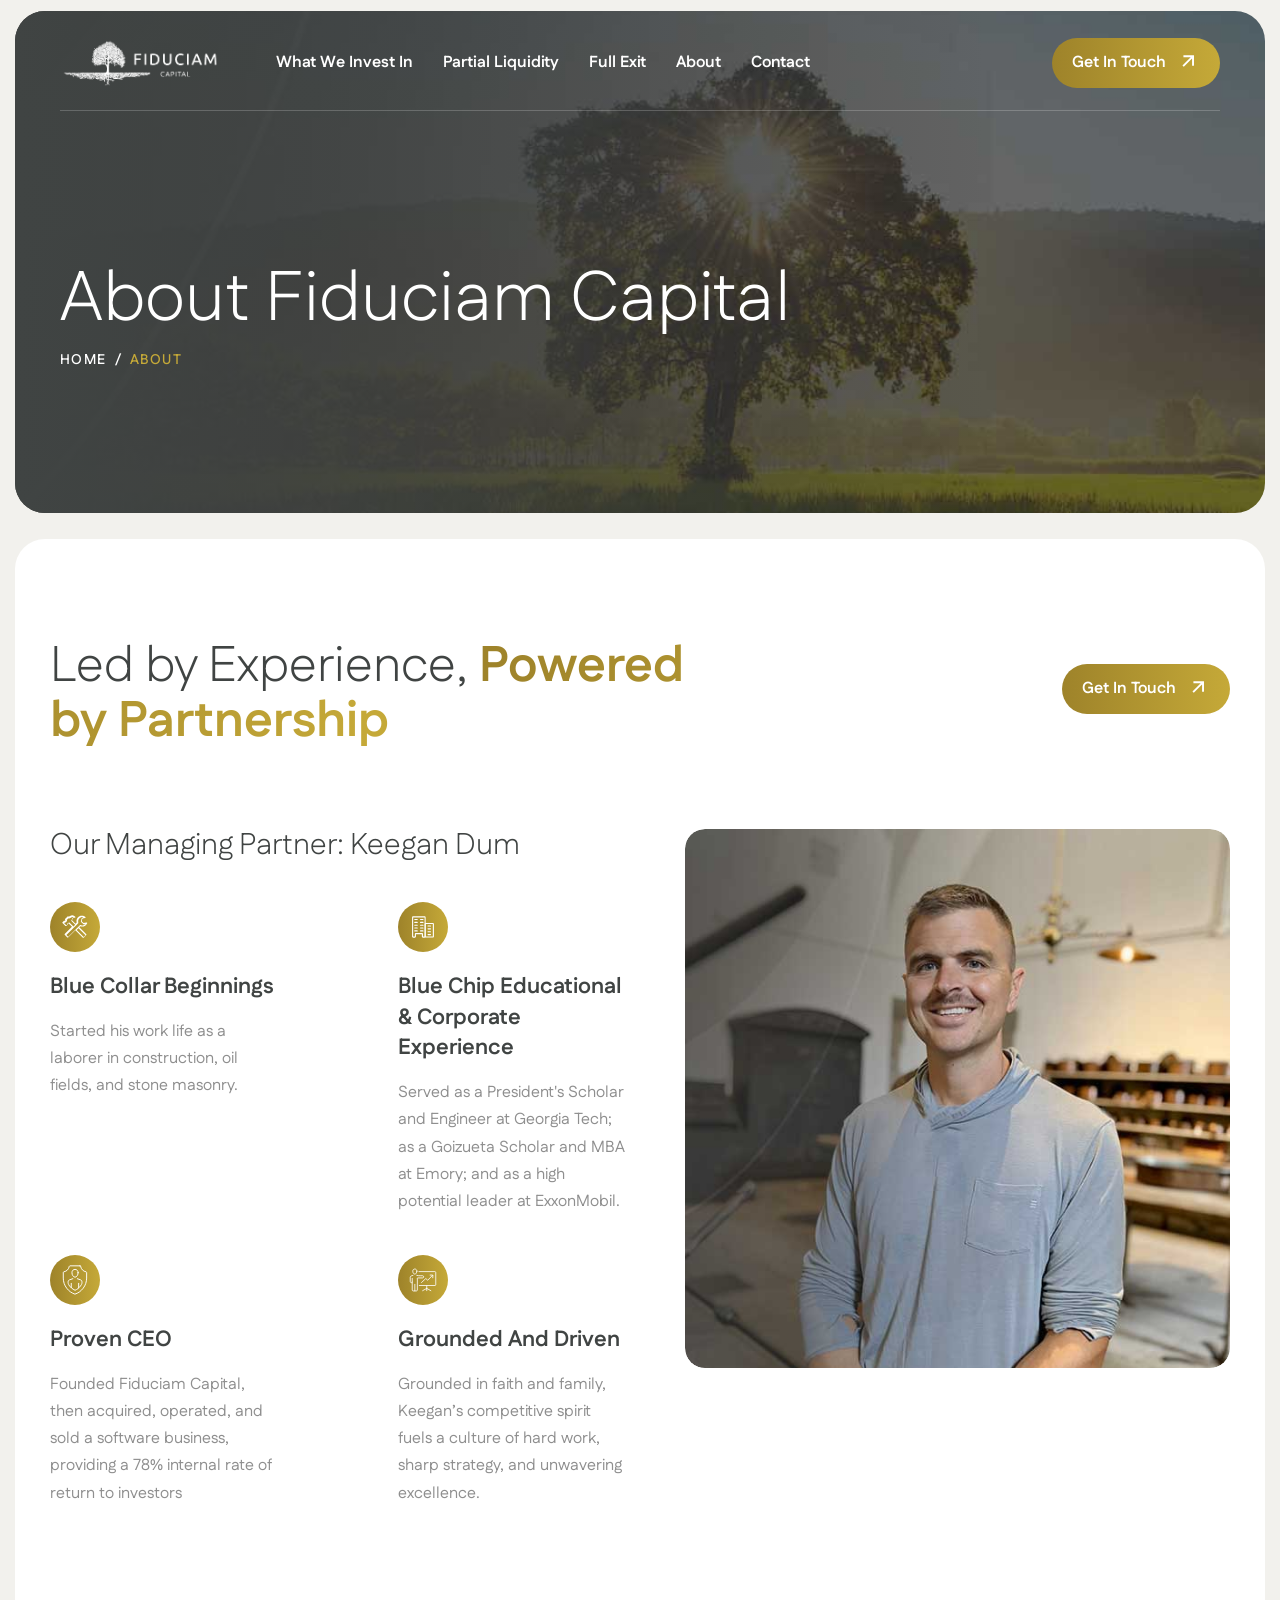
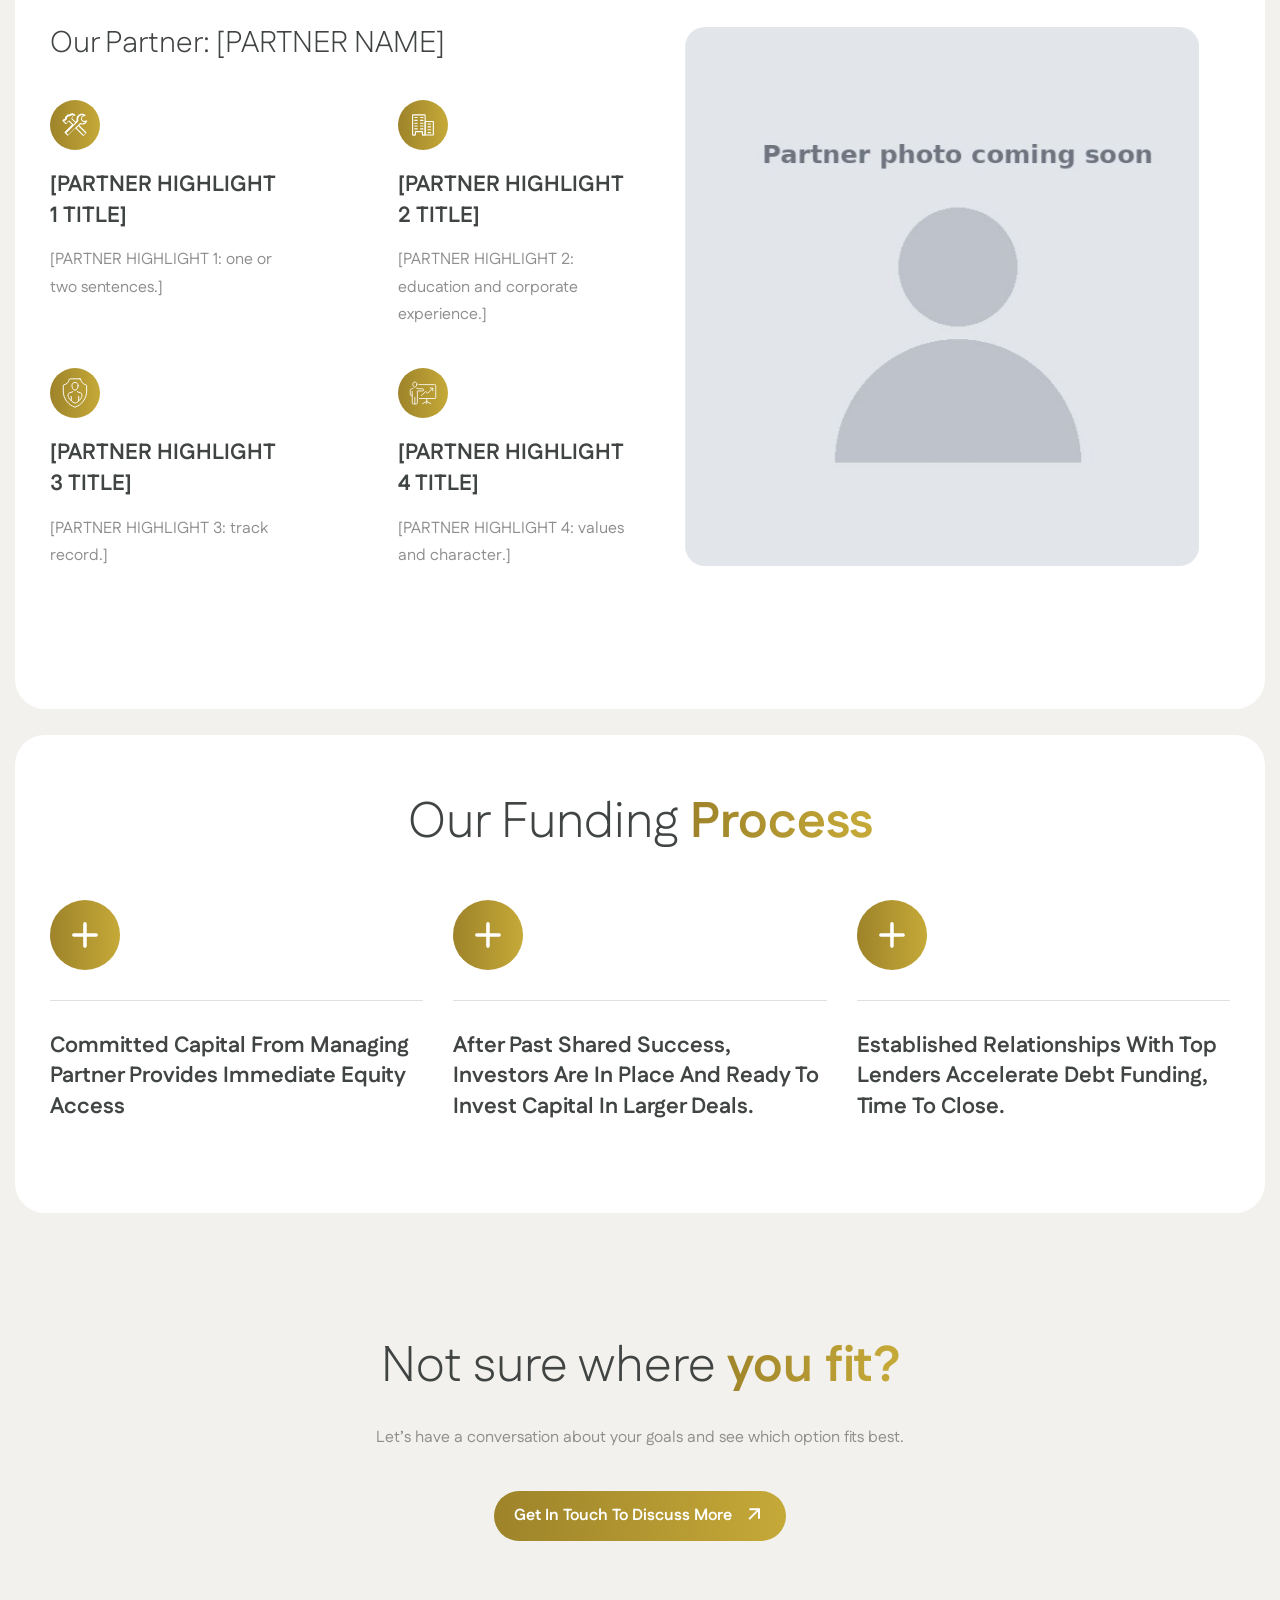
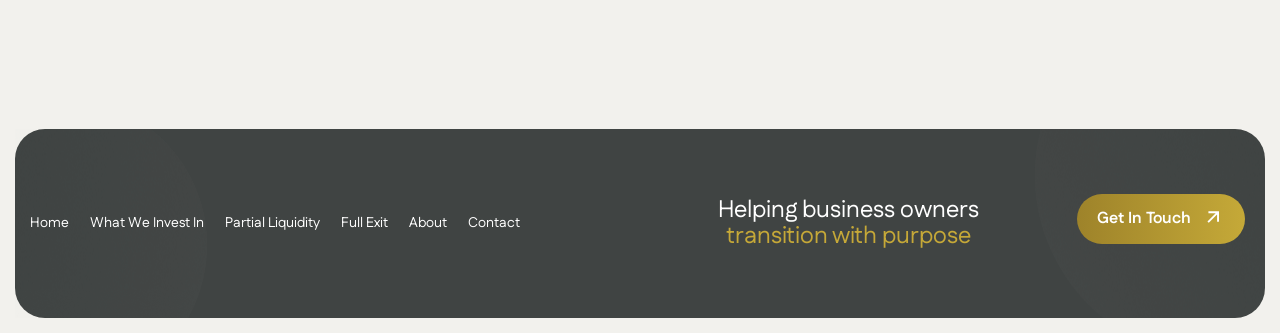
==== commit 90d1f63b: "Remove the full-screen loading screen (preloader) from every page The theme covered each page with a" ====
--- a/about/index.html
+++ b/about/index.html
@@ -35,13 +35,6 @@
 </head>
 <body>
 
-    <!-- Preloader Start -->
-	<div class="preloader">
-		<div class="loading-container">
-			<div class="loading"></div>			<div id="loading-icon"><img src="../images/loader.png" alt=""></div>
-</div>
-	</div>
-	<!-- Preloader End -->
 
    <!-- Header Start -->
 	<header class="main-header">
--- a/css/custom.css
+++ b/css/custom.css
@@ -1136,7 +1136,7 @@
 
 .our-service{
 	padding: 100px 0;
-	background: var(--primary-color) url(https://fiduciamcapital.com/images/service-bg-circle.svg);
+	background: var(--primary-color) url(../images/service-bg-circle.svg);
 	background-repeat: no-repeat;
 	background-position: left bottom;
 	background-size: auto;
@@ -1558,7 +1558,7 @@
 .intro-video{
 	position: relative;
 	padding: 500px 0 100px;
-	background: url('https://fiduciamcapital.com/images/about-video-bg.jpg');
+	background: url('../images/about-video-bg.jpg');
 	background-position: center center;
 	background-size: cover;
 	overflow: hidden;
